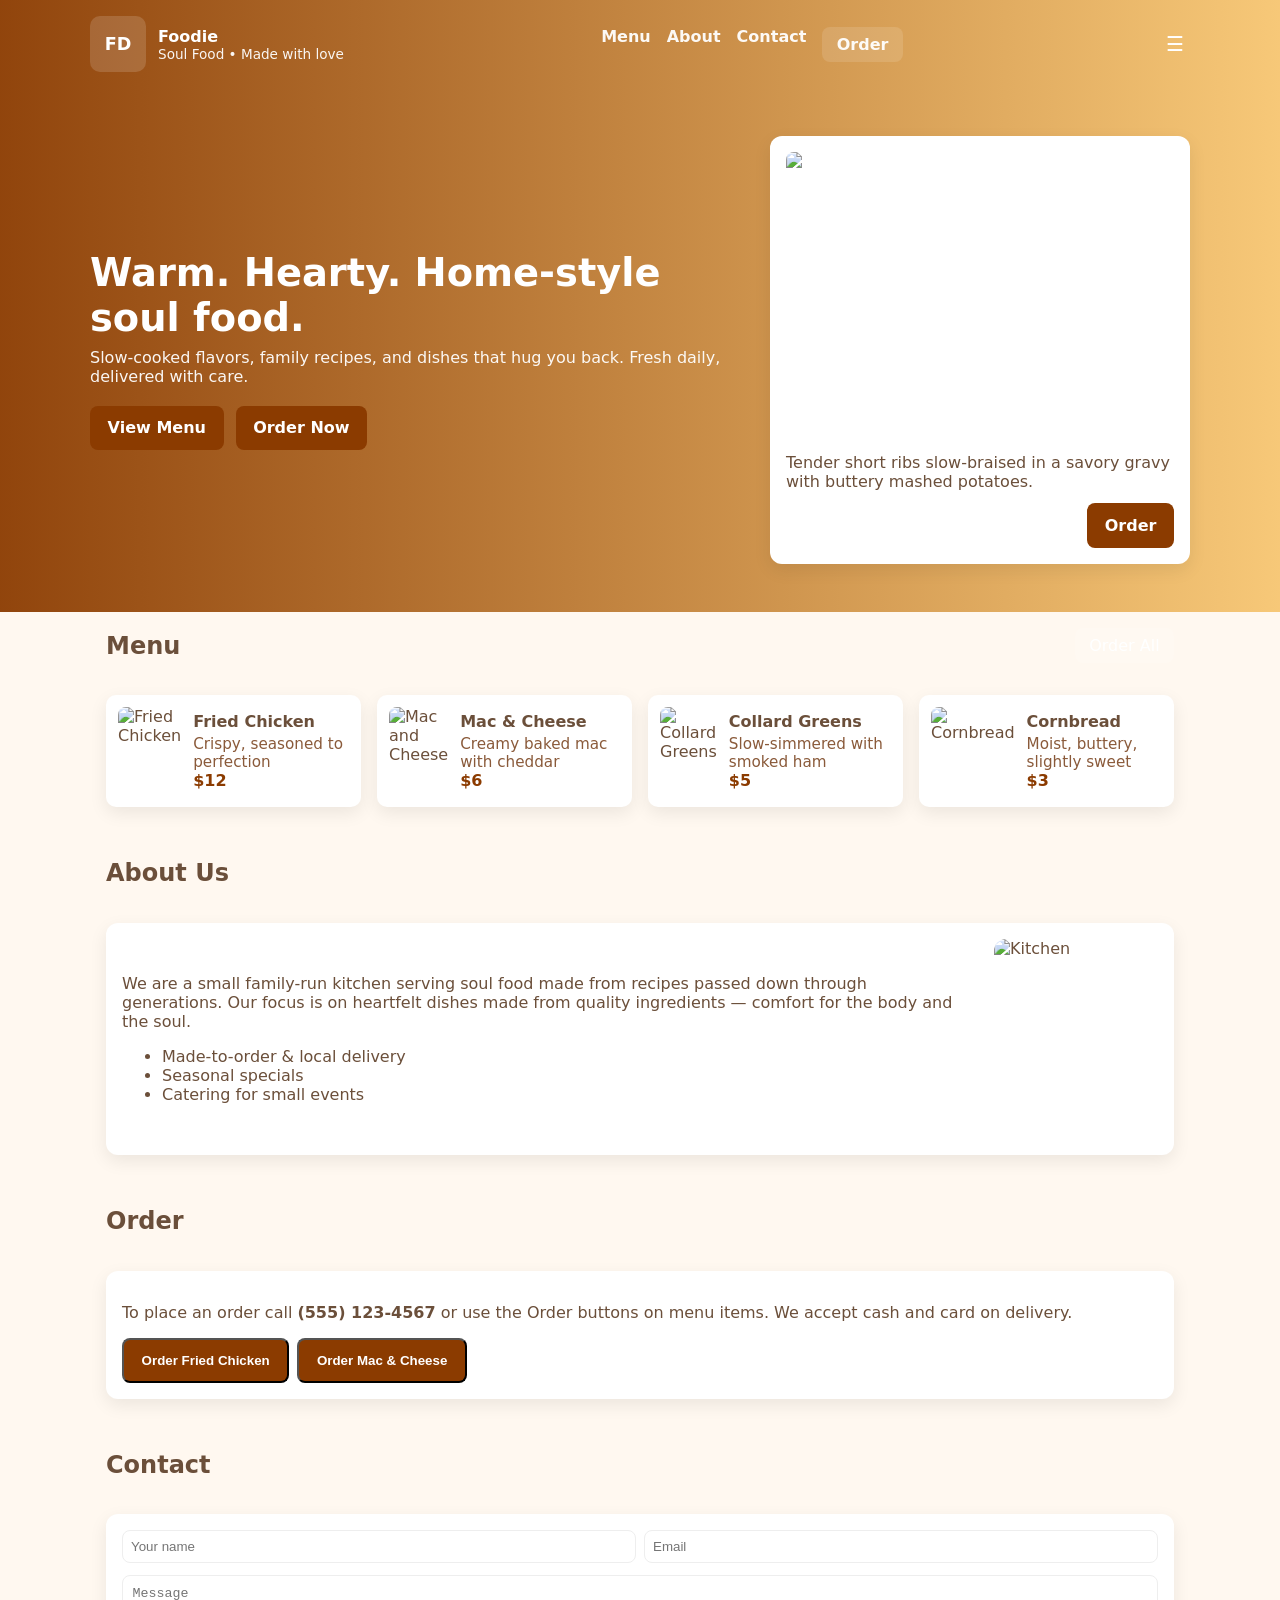
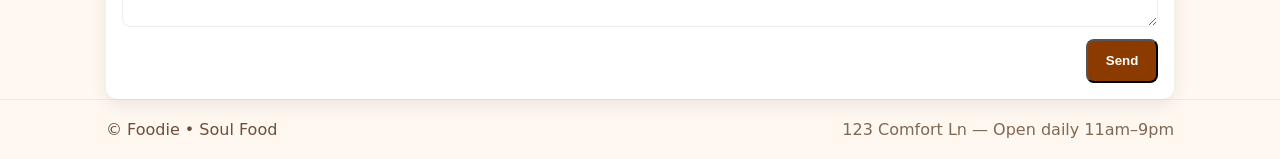
==== HTMLCSSJS/index.html @ 423935a4 "First commit, skeleton of the website" ====
<!doctype html>
<html lang="en">
	<head>
		<meta charset="utf-8" />
		<meta name="viewport" content="width=device-width,initial-scale=1" />
		<title>Foodie — Soul Food</title>
		<link rel="stylesheet" href="style.css">
	</head>
	<body>
		<header>
			<div class="container topbar">
				<div class="brand">
					<div class="logo">FD</div>
					<div>
						<div style="font-weight:800;">Foodie</div>
						<div style="font-size:0.85rem; opacity:0.95">Soul Food • Made with love</div>
					</div>
				</div>

				<nav id="nav" class="nav">
					<a href="#menu">Menu</a>
					<a href="#about">About</a>
					<a href="#contact">Contact</a>
					<a class="cta" href="#order">Order</a>
				</nav>

				<button id="nav-toggle" aria-label="Toggle navigation" style="background:transparent; border:0; color:white; font-size:1.25rem">☰</button>
			</div>
			<div class="container hero">
				<div>
					<h1>Warm. Hearty. Home-style soul food.</h1>
					<p>Slow-cooked flavors, family recipes, and dishes that hug you back. Fresh daily, delivered with care.</p>
					<div class="btns">
						<a class="btn" href="#menu">View Menu</a>
						<a class="btn" href="#order">Order Now</a>
					</div>
				</div>

				<div class="card">
					<img src="https://images.unsplash.com/photo-1604908177522-7e05b5e1d2ad?q=80&w=800&auto=format&fit=crop&ixlib=rb-4.0.3&s=2c6f9b4d4a17e128b6c3f2b9b2e9c0a1" alt="Soul food plate" style="width:100%; height:260px; object-fit:cover; border-radius:8px; display:block; margin-bottom:0.75rem">
					<h3 style="margin:0 0 0.5rem">Today's Special: Braised Short Ribs</h3>
					<p style="margin:0 0 0.75rem; color:#6b4f3a">Tender short ribs slow-braised in a savory gravy with buttery mashed potatoes.</p>
					<div style="display:flex; gap:0.5rem; justify-content:flex-end">
						<a class="btn" href="#order">Order</a>
					</div>
				</div>
			</div>
		</header>

		<main class="container">
			<section id="menu">
				<div class="section-title">
					<h2>Menu</h2>
					<a href="#order" class="cta">Order All</a>
				</div>

				<div class="menu-grid">
					<article class="menu-item card">
						<img src="https://images.unsplash.com/photo-1543353071-087092ec3939?q=80&w=800&auto=format&fit=crop&ixlib=rb-4.0.3&s=8d6e4a3c8d6ff1d2f8c9b7e6" alt="Fried Chicken">
						<div>
							<h4>Fried Chicken</h4>
							<div style="font-size:0.95rem; color:#8a5a3a">Crispy, seasoned to perfection</div>
							<div class="price">$12</div>
						</div>
					</article>

					<article class="menu-item card">
						<img src="https://images.unsplash.com/photo-1514515723540-28f0e2a2c8a1?q=80&w=800&auto=format&fit=crop&ixlib=rb-4.0.3&s=abcdabcdabcdabcdabcdabcd" alt="Mac and Cheese">
						<div>
							<h4>Mac & Cheese</h4>
							<div style="font-size:0.95rem; color:#8a5a3a">Creamy baked mac with cheddar</div>
							<div class="price">$6</div>
						</div>
					</article>

					<article class="menu-item card">
						<img src="https://images.unsplash.com/photo-1604908812193-2d8b6b9f4d10?q=80&w=800&auto=format&fit=crop&ixlib=rb-4.0.3&s=123412341234123412341234" alt="Collard Greens">
						<div>
							<h4>Collard Greens</h4>
							<div style="font-size:0.95rem; color:#8a5a3a">Slow-simmered with smoked ham</div>
							<div class="price">$5</div>
						</div>
					</article>

					<article class="menu-item card">
						<img src="https://images.unsplash.com/photo-1627308595229-7830a5c91f9f?q=80&w=800&auto=format&fit=crop&ixlib=rb-4.0.3&s=feedfeedfeedfeedfeedfeed" alt="Cornbread">
						<div>
							<h4>Cornbread</h4>
							<div style="font-size:0.95rem; color:#8a5a3a">Moist, buttery, slightly sweet</div>
							<div class="price">$3</div>
						</div>
					</article>
				</div>
			</section>

			<section id="about" style="margin-top:2rem">
				<div class="section-title"><h2>About Us</h2></div>
				<div class="about card" style="padding:1rem">
					<div>
						<p>We are a small family-run kitchen serving soul food made from recipes passed down through generations. Our focus is on heartfelt dishes made from quality ingredients — comfort for the body and the soul.</p>
						<ul>
							<li>Made-to-order & local delivery</li>
							<li>Seasonal specials</li>
							<li>Catering for small events</li>
						</ul>
					</div>
					<img src="https://images.unsplash.com/photo-1498654896293-37aacf113fd9?q=80&w=800&auto=format&fit=crop&ixlib=rb-4.0.3&s=example" alt="Kitchen" />
				</div>
			</section>

			<section id="order" style="margin-top:2rem">
				<div class="section-title"><h2>Order</h2></div>
				<div class="card" style="padding:1rem">
					<p>To place an order call <strong>(555) 123-4567</strong> or use the Order buttons on menu items. We accept cash and card on delivery.</p>
					<div style="display:flex; gap:0.5rem; margin-top:0.75rem; flex-wrap:wrap">
						<button class="order-btn btn" data-item="Fried Chicken">Order Fried Chicken</button>
						<button class="order-btn btn" data-item="Mac & Cheese">Order Mac & Cheese</button>
					</div>
				</div>
			</section>

			<section id="contact" style="margin-top:2rem">
				<div class="section-title"><h2>Contact</h2></div>
				<div class="card" style="padding:1rem">
					<form id="contact-form">
						<div style="display:flex; gap:0.5rem; flex-wrap:wrap">
							<input type="text" name="name" placeholder="Your name" style="flex:1; padding:0.5rem; border-radius:8px; border:1px solid #eee">
							<input type="email" name="email" placeholder="Email" style="flex:1; padding:0.5rem; border-radius:8px; border:1px solid #eee">
						</div>
						<textarea name="message" placeholder="Message" style="width:100%; margin-top:0.75rem; padding:0.6rem; border-radius:8px; border:1px solid #eee"></textarea>
						<div style="text-align:right; margin-top:0.5rem"><button type="submit" class="btn">Send</button></div>
					</form>
				</div>
			</section>
		</main>

		<footer>
			<div class="container" style="display:flex; justify-content:space-between; align-items:center; gap:1rem">
				<div>© Foodie • Soul Food</div>
				<div style="opacity:0.85">123 Comfort Ln — Open daily 11am–9pm</div>
			</div>
		</footer>

		<script src="script.js"></script>
	</body>
</html>
---- HTMLCSSJS/style.css ----
/* Basic styles for Foodie - Soul Food */
:root{
  --bg:#fff8f0;
  --primary:#8b3b00; /* deep brown */
  --accent:#f6c36b; /* warm gold */
  --muted:#6b4f3a;
  --card:#fff;
  --max-width:1100px;
}
*{box-sizing:border-box}
body{font-family:Inter, system-ui, -apple-system, 'Segoe UI', Roboto, 'Helvetica Neue', Arial; margin:0; background:var(--bg); color:var(--muted);}
.container{max-width:var(--max-width); margin:0 auto; padding:0 1rem;}
header{background:linear-gradient(90deg, rgba(139,59,0,0.95), rgba(246,195,107,0.9)); color:white;}
.topbar{display:flex; align-items:center; justify-content:space-between; padding:1rem 0;}
.brand{display:flex; gap:0.75rem; align-items:center;}
.logo{width:56px; height:56px; background:rgba(255,255,255,0.15); border-radius:10px; display:flex; align-items:center; justify-content:center; font-weight:700; font-size:1.1rem}
.nav{display:flex; gap:1rem;}
.nav a{color:rgba(255,255,255,0.95); text-decoration:none; font-weight:600}
.cta{background:rgba(255,255,255,0.12); padding:0.5rem 0.9rem; border-radius:8px; color:white; text-decoration:none}

.hero{display:grid; grid-template-columns:1fr 420px; gap:2rem; align-items:center; padding:3rem 0}
.hero h1{font-size:2.4rem; margin:0 0 0.5rem; color:#fff}
.hero p{color:rgba(255,255,255,0.95); margin:0 0 1.25rem}
.hero .btns{display:flex; gap:0.75rem}
.btn{background:var(--primary); color:white; padding:0.8rem 1.1rem; border-radius:8px; text-decoration:none; font-weight:700}
.card{background:var(--card); padding:1rem; border-radius:12px; box-shadow:0 6px 18px rgba(0,0,0,0.08)}

main{padding:2.5rem 0}
.section-title{display:flex; align-items:center; justify-content:space-between; margin-bottom:1rem}
.menu-grid{display:grid; grid-template-columns:repeat(auto-fit,minmax(220px,1fr)); gap:1rem}
.menu-item{display:flex; gap:0.75rem; align-items:center; padding:0.75rem; border-radius:10px}
.menu-item img{width:88px; height:88px; object-fit:cover; border-radius:8px}
.menu-item h4{margin:0 0 0.25rem}
.price{font-weight:700; color:var(--primary)}

.about{display:flex; gap:1.5rem; align-items:center}
.about img{width:320px; height:200px; object-fit:cover; border-radius:12px}

footer{padding:1.25rem 0; border-top:1px solid rgba(0,0,0,0.06); background:transparent}

/* responsive */
@media (max-width:900px){
  .hero{grid-template-columns:1fr; text-align:left}
  .nav{display:none}
}

@media (max-width:560px){
  .hero h1{font-size:1.6rem}
}
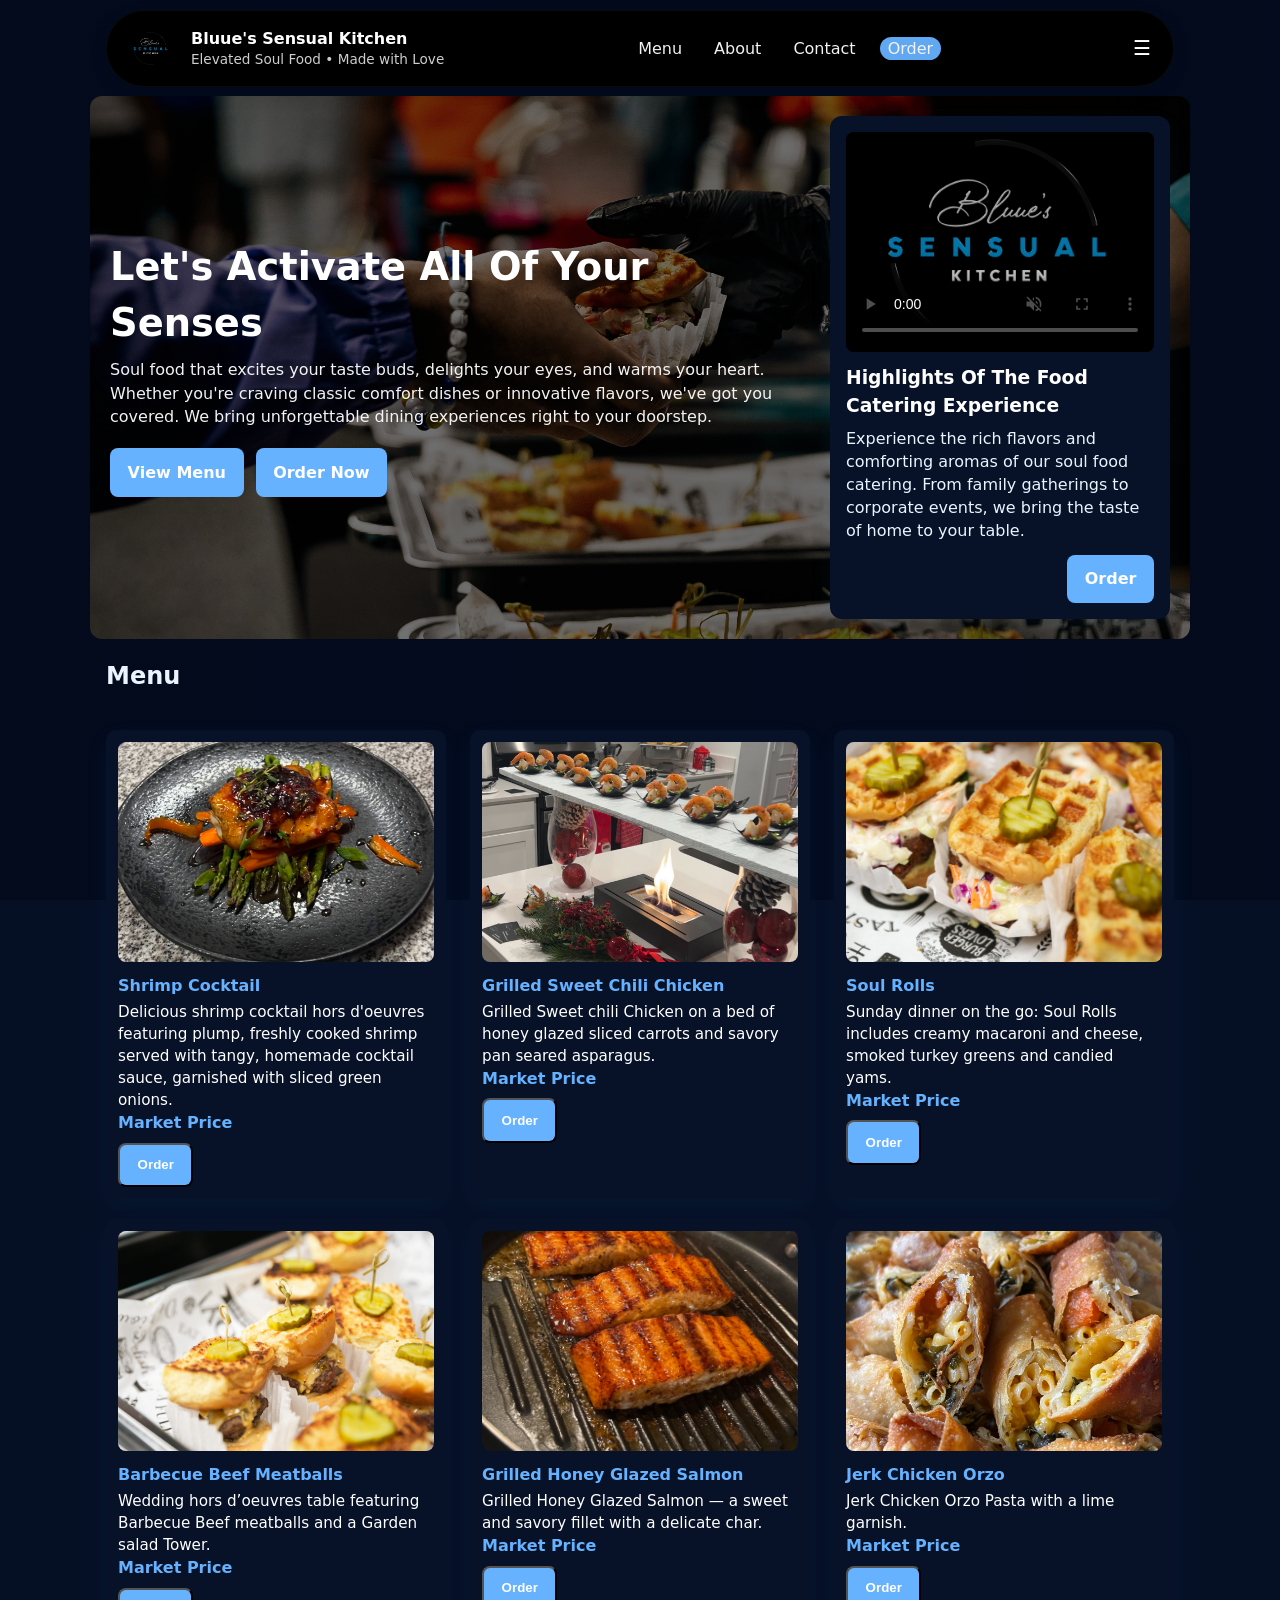
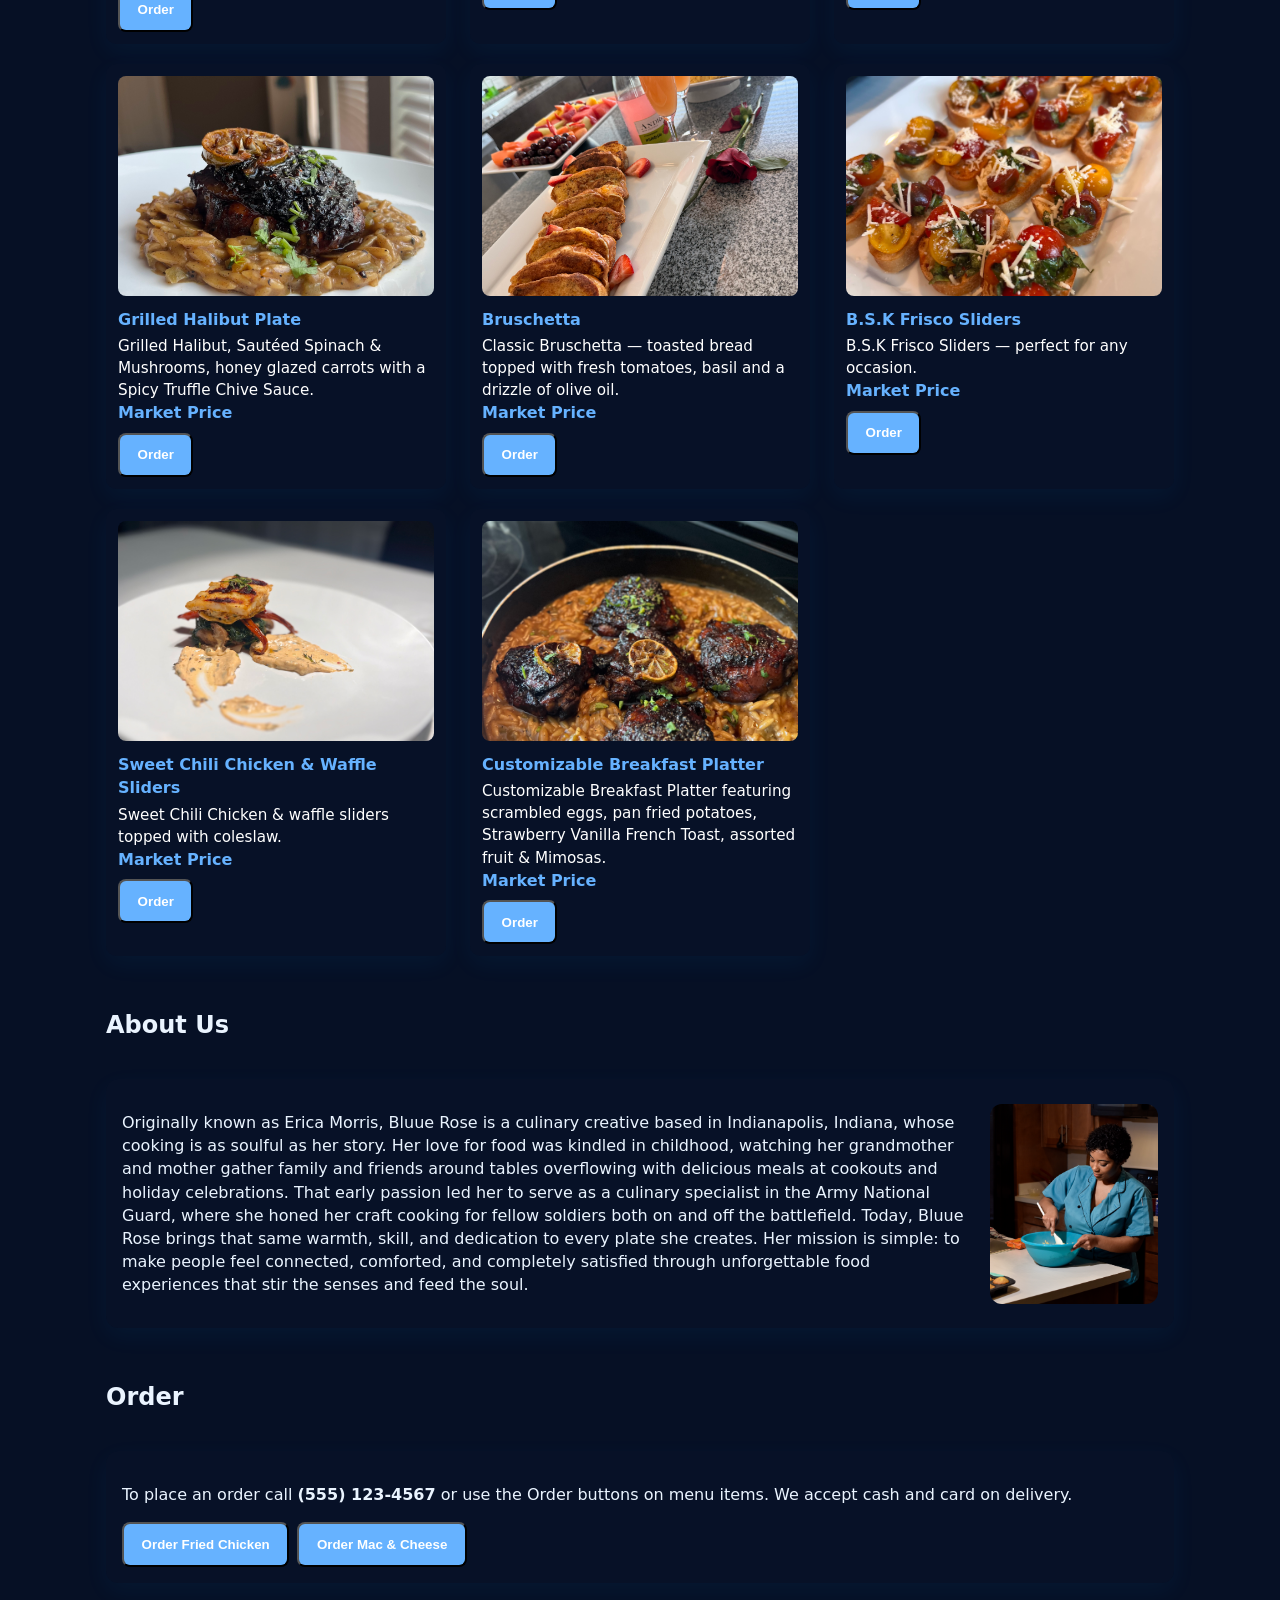
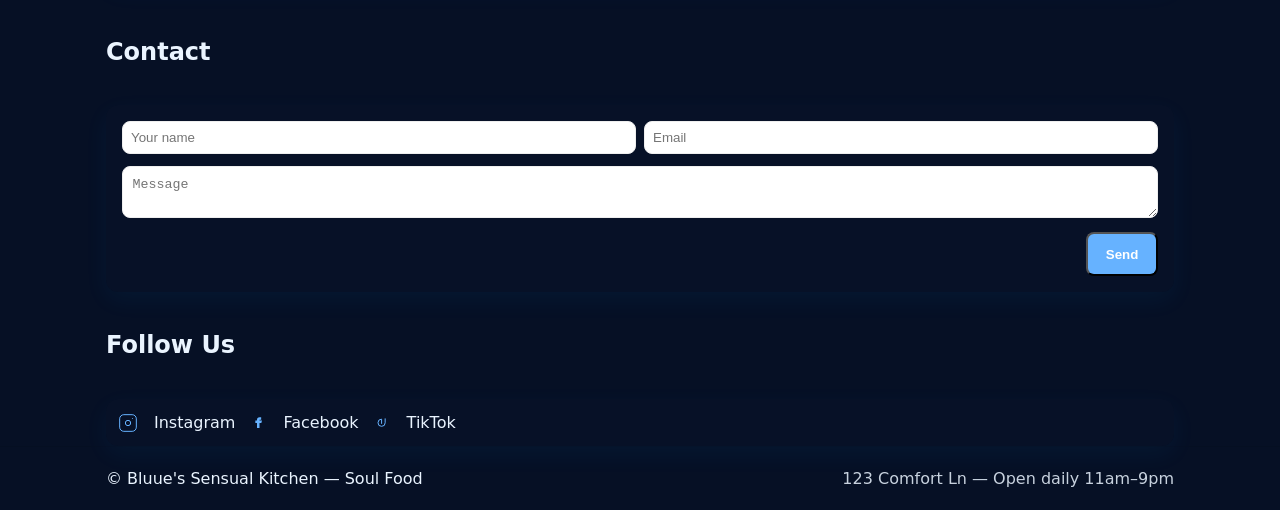
==== commit 6900024b: "Styles added" ====
--- a/HTMLCSSJS/index.html
+++ b/HTMLCSSJS/index.html
@@ -1,146 +1,320 @@
 <!doctype html>
 <html lang="en">
-	<head>
-		<meta charset="utf-8" />
-		<meta name="viewport" content="width=device-width,initial-scale=1" />
-		<title>Foodie — Soul Food</title>
-		<link rel="stylesheet" href="style.css">
-	</head>
-	<body>
-		<header>
-			<div class="container topbar">
-				<div class="brand">
-					<div class="logo">FD</div>
-					<div>
-						<div style="font-weight:800;">Foodie</div>
-						<div style="font-size:0.85rem; opacity:0.95">Soul Food • Made with love</div>
-					</div>
-				</div>
-
-				<nav id="nav" class="nav">
-					<a href="#menu">Menu</a>
-					<a href="#about">About</a>
-					<a href="#contact">Contact</a>
-					<a class="cta" href="#order">Order</a>
-				</nav>
-
-				<button id="nav-toggle" aria-label="Toggle navigation" style="background:transparent; border:0; color:white; font-size:1.25rem">☰</button>
-			</div>
-			<div class="container hero">
+
+<head>
+	<meta charset="utf-8" />
+	<meta name="viewport" content="width=device-width,initial-scale=1" />
+	<title>Bluue's Sensual Kitchen — Soul Food</title>
+	<link rel="stylesheet" href="style.css">
+</head>
+
+<body>
+	<header>
+		<div class="container topbar">
+			<div class="brand">
+				<div class="logo">
+					<img src="images/food-logo.jpg" alt="Bluue's Sensual Kitchen logo"
+						style="width:48px; height:48px; object-fit:contain">
+				</div>
 				<div>
-					<h1>Warm. Hearty. Home-style soul food.</h1>
-					<p>Slow-cooked flavors, family recipes, and dishes that hug you back. Fresh daily, delivered with care.</p>
-					<div class="btns">
-						<a class="btn" href="#menu">View Menu</a>
-						<a class="btn" href="#order">Order Now</a>
-					</div>
-				</div>
-
-				<div class="card">
-					<img src="https://images.unsplash.com/photo-1604908177522-7e05b5e1d2ad?q=80&w=800&auto=format&fit=crop&ixlib=rb-4.0.3&s=2c6f9b4d4a17e128b6c3f2b9b2e9c0a1" alt="Soul food plate" style="width:100%; height:260px; object-fit:cover; border-radius:8px; display:block; margin-bottom:0.75rem">
-					<h3 style="margin:0 0 0.5rem">Today's Special: Braised Short Ribs</h3>
-					<p style="margin:0 0 0.75rem; color:#6b4f3a">Tender short ribs slow-braised in a savory gravy with buttery mashed potatoes.</p>
-					<div style="display:flex; gap:0.5rem; justify-content:flex-end">
-						<a class="btn" href="#order">Order</a>
-					</div>
-				</div>
-			</div>
-		</header>
-
-		<main class="container">
-			<section id="menu">
-				<div class="section-title">
-					<h2>Menu</h2>
-					<a href="#order" class="cta">Order All</a>
-				</div>
-
-				<div class="menu-grid">
-					<article class="menu-item card">
-						<img src="https://images.unsplash.com/photo-1543353071-087092ec3939?q=80&w=800&auto=format&fit=crop&ixlib=rb-4.0.3&s=8d6e4a3c8d6ff1d2f8c9b7e6" alt="Fried Chicken">
-						<div>
-							<h4>Fried Chicken</h4>
-							<div style="font-size:0.95rem; color:#8a5a3a">Crispy, seasoned to perfection</div>
-							<div class="price">$12</div>
+					<div style="font-weight:800;">Bluue's Sensual Kitchen</div>
+					<div style="font-size:0.85rem; opacity:0.95"> Elevated Soul Food • Made with Love</div>
+					<!-- theme toggle removed — site is dark-only -->
+				</div>
+			</div>
+
+			<nav id="nav" class="nav">
+				<a href="#menu">Menu</a>
+				<a href="#about">About</a>
+				<a href="#contact">Contact</a>
+				<a class="cta" href="#order">Order</a>
+			</nav>
+
+			<button id="nav-toggle" aria-label="Toggle navigation"
+				style="background:transparent; border:0; color:white; font-size:1.25rem">☰</button>
+		</div>
+		<div class="container hero">
+			<div>
+				<h1>Let's Activate All Of Your Senses</h1>
+				<p>Soul food that excites your taste buds, delights your eyes, and warms your heart. Whether you're
+					craving classic comfort dishes or innovative flavors, we've got you covered. We bring unforgettable
+					dining experiences right to your doorstep.
+				</p>
+				<div class="btns">
+					<a class="btn" href="#menu">View Menu</a>
+					<a class="btn" href="#order">Order Now</a>
+				</div>
+			</div>
+
+			<div class="card">
+				<div class="video-wrap">
+					<video controls muted playsinline preload="metadata" poster="images/food-logo.jpg">
+						<source src="images/FoodVideo.MP4" type="video/mp4">
+						Your browser does not support the video tag.
+					</video>
+				</div>
+				<h3 style="margin:0 0 0.5rem">Highlights Of The Food Catering Experience</h3>
+				<p style="margin:0 0 0.75rem; color:var(--muted)">Experience the rich flavors and comforting aromas of
+					our soul food catering. From family gatherings to corporate events, we bring the taste of home to
+					your table.</p>
+				<div style="display:flex; gap:0.5rem; justify-content:flex-end">
+					<a class="btn" href="#order">Order</a>
+				</div>
+			</div>
+		</div>
+	</header>
+
+	<main class="container">
+		<section id="menu">
+			<div class="section-title">
+				<h2>Menu</h2>
+			</div>
+			<div class="menu-grid">
+				<article class="menu-item card stack">
+					<img src="images/shrimp-cocktail.jpg" alt="Shrimp Cocktail">
+					<div>
+						<h4>Shrimp Cocktail</h4>
+						<div style="font-size:0.95rem; color:#8a5a3a">Delicious shrimp cocktail hors d'oeuvres featuring
+							plump, freshly cooked shrimp served with tangy, homemade cocktail sauce, garnished with
+							sliced green onions.</div>
+						<div class="price">Market Price</div>
+						<div style="margin-top:0.5rem"><button class="order-btn btn"
+								data-item="Shrimp Cocktail">Order</button></div>
+					</div>
+				</article>
+
+				<article class="menu-item card stack">
+					<img src="images/grilled-sweet-chili-chicken.jpg" alt="Grilled Sweet Chili Chicken">
+					<div>
+						<h4>Grilled Sweet Chili Chicken</h4>
+						<div style="font-size:0.95rem; color:#8a5a3a">Grilled Sweet chili Chicken on a bed of honey
+							glazed sliced carrots and savory pan seared asparagus.</div>
+						<div class="price">Market Price</div>
+						<div style="margin-top:0.5rem"><button class="order-btn btn"
+								data-item="Grilled Sweet Chili Chicken">Order</button></div>
+					</div>
+				</article>
+
+				<article class="menu-item card stack">
+					<img src="images/soul-rolls.jpg" alt="Soul Rolls">
+					<div>
+						<h4>Soul Rolls</h4>
+						<div style="font-size:0.95rem; color:#8a5a3a">Sunday dinner on the go: Soul Rolls includes
+							creamy macaroni and cheese, smoked turkey greens and candied yams.</div>
+						<div class="price">Market Price</div>
+						<div style="margin-top:0.5rem"><button class="order-btn btn"
+								data-item="Soul Rolls">Order</button></div>
+					</div>
+				</article>
+
+				<article class="menu-item card stack">
+					<img src="images/barbecue-beef-meatballs.jpg" alt="Barbecue Beef Meatballs">
+					<div>
+						<h4>Barbecue Beef Meatballs</h4>
+						<div style="font-size:0.95rem; color:#8a5a3a">Wedding hors d’oeuvres table featuring Barbecue
+							Beef meatballs and a Garden salad Tower.</div>
+						<div class="price">Market Price</div>
+						<div style="margin-top:0.5rem"><button class="order-btn btn"
+								data-item="Barbecue Beef Meatballs">Order</button></div>
+					</div>
+				</article>
+
+				<article class="menu-item card stack">
+					<img src="images/grilled-honey-glazed-salmon.jpg" alt="Grilled Honey Glazed Salmon">
+					<div>
+						<h4>Grilled Honey Glazed Salmon</h4>
+						<div style="font-size:0.95rem; color:#8a5a3a">Grilled Honey Glazed Salmon — a sweet and savory
+							fillet with a delicate char.</div>
+						<div class="price">Market Price</div>
+						<div style="margin-top:0.5rem"><button class="order-btn btn"
+								data-item="Grilled Honey Glazed Salmon">Order</button></div>
+					</div>
+				</article>
+
+				<article class="menu-item card stack">
+					<img src="images/jerk-chicken-orzo.jpg" alt="Jerk Chicken Orzo Pasta">
+					<div>
+						<h4>Jerk Chicken Orzo</h4>
+						<div style="font-size:0.95rem; color:#8a5a3a">Jerk Chicken Orzo Pasta with a lime garnish.</div>
+						<div class="price">Market Price</div>
+						<div style="margin-top:0.5rem"><button class="order-btn btn"
+								data-item="Jerk Chicken Orzo">Order</button></div>
+					</div>
+				</article>
+
+				<article class="menu-item card stack">
+					<img src="images/grilled-halibut.jpg" alt="Grilled Halibut">
+					<div>
+						<h4>Grilled Halibut Plate</h4>
+						<div style="font-size:0.95rem; color:#8a5a3a">Grilled Halibut, Sautéed Spinach & Mushrooms,
+							honey glazed carrots with a Spicy Truffle Chive Sauce.</div>
+						<div class="price">Market Price</div>
+						<div style="margin-top:0.5rem"><button class="order-btn btn"
+								data-item="Grilled Halibut Plate">Order</button></div>
+					</div>
+				</article>
+
+				<article class="menu-item card stack">
+					<img src="images/bruschetta.jpg" alt="Bruschetta">
+					<div>
+						<h4>Bruschetta</h4>
+						<div style="font-size:0.95rem; color:#8a5a3a">Classic Bruschetta — toasted bread topped with
+							fresh tomatoes, basil and a drizzle of olive oil.</div>
+						<div class="price">Market Price</div>
+						<div style="margin-top:0.5rem"><button class="order-btn btn"
+								data-item="Bruschetta">Order</button></div>
+					</div>
+				</article>
+
+				<article class="menu-item card stack">
+					<img src="images/bsk-frisco-sliders.jpg" alt="B.S.K Frisco Sliders">
+					<div>
+						<h4>B.S.K Frisco Sliders</h4>
+						<div style="font-size:0.95rem; color:#8a5a3a">B.S.K Frisco Sliders — perfect for any occasion.
 						</div>
-					</article>
-
-					<article class="menu-item card">
-						<img src="https://images.unsplash.com/photo-1514515723540-28f0e2a2c8a1?q=80&w=800&auto=format&fit=crop&ixlib=rb-4.0.3&s=abcdabcdabcdabcdabcdabcd" alt="Mac and Cheese">
-						<div>
-							<h4>Mac & Cheese</h4>
-							<div style="font-size:0.95rem; color:#8a5a3a">Creamy baked mac with cheddar</div>
-							<div class="price">$6</div>
-						</div>
-					</article>
-
-					<article class="menu-item card">
-						<img src="https://images.unsplash.com/photo-1604908812193-2d8b6b9f4d10?q=80&w=800&auto=format&fit=crop&ixlib=rb-4.0.3&s=123412341234123412341234" alt="Collard Greens">
-						<div>
-							<h4>Collard Greens</h4>
-							<div style="font-size:0.95rem; color:#8a5a3a">Slow-simmered with smoked ham</div>
-							<div class="price">$5</div>
-						</div>
-					</article>
-
-					<article class="menu-item card">
-						<img src="https://images.unsplash.com/photo-1627308595229-7830a5c91f9f?q=80&w=800&auto=format&fit=crop&ixlib=rb-4.0.3&s=feedfeedfeedfeedfeedfeed" alt="Cornbread">
-						<div>
-							<h4>Cornbread</h4>
-							<div style="font-size:0.95rem; color:#8a5a3a">Moist, buttery, slightly sweet</div>
-							<div class="price">$3</div>
-						</div>
-					</article>
-				</div>
-			</section>
-
-			<section id="about" style="margin-top:2rem">
-				<div class="section-title"><h2>About Us</h2></div>
-				<div class="about card" style="padding:1rem">
-					<div>
-						<p>We are a small family-run kitchen serving soul food made from recipes passed down through generations. Our focus is on heartfelt dishes made from quality ingredients — comfort for the body and the soul.</p>
-						<ul>
-							<li>Made-to-order & local delivery</li>
-							<li>Seasonal specials</li>
-							<li>Catering for small events</li>
-						</ul>
-					</div>
-					<img src="https://images.unsplash.com/photo-1498654896293-37aacf113fd9?q=80&w=800&auto=format&fit=crop&ixlib=rb-4.0.3&s=example" alt="Kitchen" />
-				</div>
-			</section>
-
-			<section id="order" style="margin-top:2rem">
-				<div class="section-title"><h2>Order</h2></div>
-				<div class="card" style="padding:1rem">
-					<p>To place an order call <strong>(555) 123-4567</strong> or use the Order buttons on menu items. We accept cash and card on delivery.</p>
-					<div style="display:flex; gap:0.5rem; margin-top:0.75rem; flex-wrap:wrap">
-						<button class="order-btn btn" data-item="Fried Chicken">Order Fried Chicken</button>
-						<button class="order-btn btn" data-item="Mac & Cheese">Order Mac & Cheese</button>
-					</div>
-				</div>
-			</section>
-
-			<section id="contact" style="margin-top:2rem">
-				<div class="section-title"><h2>Contact</h2></div>
-				<div class="card" style="padding:1rem">
-					<form id="contact-form">
-						<div style="display:flex; gap:0.5rem; flex-wrap:wrap">
-							<input type="text" name="name" placeholder="Your name" style="flex:1; padding:0.5rem; border-radius:8px; border:1px solid #eee">
-							<input type="email" name="email" placeholder="Email" style="flex:1; padding:0.5rem; border-radius:8px; border:1px solid #eee">
-						</div>
-						<textarea name="message" placeholder="Message" style="width:100%; margin-top:0.75rem; padding:0.6rem; border-radius:8px; border:1px solid #eee"></textarea>
-						<div style="text-align:right; margin-top:0.5rem"><button type="submit" class="btn">Send</button></div>
-					</form>
-				</div>
-			</section>
-		</main>
-
-		<footer>
-			<div class="container" style="display:flex; justify-content:space-between; align-items:center; gap:1rem">
-				<div>© Foodie • Soul Food</div>
-				<div style="opacity:0.85">123 Comfort Ln — Open daily 11am–9pm</div>
-			</div>
-		</footer>
-
-		<script src="script.js"></script>
-	</body>
-</html>
+						<div class="price">Market Price</div>
+						<div style="margin-top:0.5rem"><button class="order-btn btn"
+								data-item="B.S.K Frisco Sliders">Order</button></div>
+					</div>
+				</article>
+
+				<article class="menu-item card stack">
+					<img src="images/sweet-chili-chicken-waffle-sliders.jpg" alt="Sweet Chili Chicken & Waffle Sliders">
+					<div>
+						<h4>Sweet Chili Chicken & Waffle Sliders</h4>
+						<div style="font-size:0.95rem; color:#8a5a3a">Sweet Chili Chicken & waffle sliders topped with
+							coleslaw.</div>
+						<div class="price">Market Price</div>
+						<div style="margin-top:0.5rem"><button class="order-btn btn"
+								data-item="Sweet Chili Chicken & Waffle Sliders">Order</button></div>
+					</div>
+				</article>
+
+				<article class="menu-item card stack">
+					<img src="images/customizable-breakfast-platter.jpg" alt="Customizable Breakfast Platter">
+					<div>
+						<h4>Customizable Breakfast Platter</h4>
+						<div style="font-size:0.95rem; color:#8a5a3a">Customizable Breakfast Platter featuring scrambled
+							eggs, pan fried potatoes, Strawberry Vanilla French Toast, assorted fruit & Mimosas.</div>
+						<div class="price">Market Price</div>
+						<div style="margin-top:0.5rem"><button class="order-btn btn"
+								data-item="Customizable Breakfast Platter">Order</button></div>
+					</div>
+				</article>
+
+			</div>
+		</section>
+
+		<section id="about" style="margin-top:2rem">
+			<div class="section-title">
+				<h2>About Us</h2>
+			</div>
+			<div class="about card" style="padding:1rem">
+				<div>
+					<p>Originally known as Erica Morris, Bluue Rose is a culinary creative based in Indianapolis,
+						Indiana, whose cooking is as soulful as her story. Her love for food was kindled in childhood,
+						watching her grandmother and mother gather family and friends around tables overflowing with
+						delicious meals at cookouts and holiday celebrations. That early passion led her to serve as a
+						culinary specialist in the Army National Guard, where she honed her craft cooking for fellow
+						soldiers both on and off the battlefield.
+						Today, Bluue Rose brings that same warmth, skill, and dedication to every plate she creates. Her
+						mission is simple: to make people feel connected, comforted, and completely satisfied through
+						unforgettable food experiences that stir the senses and feed the soul.</p>
+
+				</div>
+				<img src="images/Bosslady2.jpg" alt="Boss Lady" />
+			</div>
+		</section>
+
+		<section id="order" style="margin-top:2rem">
+			<div class="section-title">
+				<h2>Order</h2>
+			</div>
+			<div class="card" style="padding:1rem">
+				<p>To place an order call <strong>(555) 123-4567</strong> or use the Order buttons on menu items. We
+					accept cash and card on delivery.</p>
+				<div style="display:flex; gap:0.5rem; margin-top:0.75rem; flex-wrap:wrap">
+					<button class="order-btn btn" data-item="Fried Chicken">Order Fried Chicken</button>
+					<button class="order-btn btn" data-item="Mac & Cheese">Order Mac & Cheese</button>
+				</div>
+			</div>
+		</section>
+
+		<section id="contact" style="margin-top:2rem">
+			<div class="section-title">
+				<h2>Contact</h2>
+			</div>
+			<div class="card" style="padding:1rem">
+				<form id="contact-form">
+					<div style="display:flex; gap:0.5rem; flex-wrap:wrap">
+						<input type="text" name="name" placeholder="Your name"
+							style="flex:1; padding:0.5rem; border-radius:8px; border:1px solid #eee">
+						<input type="email" name="email" placeholder="Email"
+							style="flex:1; padding:0.5rem; border-radius:8px; border:1px solid #eee">
+					</div>
+					<textarea name="message" placeholder="Message"
+						style="width:100%; margin-top:0.75rem; padding:0.6rem; border-radius:8px; border:1px solid #eee"></textarea>
+					<div style="text-align:right; margin-top:0.5rem"><button type="submit" class="btn">Send</button>
+					</div>
+				</form>
+			</div>
+		</section>
+
+		<section id="social" style="margin-top:1rem">
+			<div class="section-title">
+				<h2>Follow Us</h2>
+			</div>
+			<div class="card" style="padding:0.75rem; display:flex; gap:0.75rem; align-items:center">
+				<a href="https://www.instagram.com/bluuesensualkitchen/?igsh=MXBkcjZoaDI1NDJjNw%3D%3D&utm_source=qr#"
+					target="_blank" rel="noopener noreferrer" class="social-link" aria-label="Instagram">
+					<!-- instagram svg -->
+					<svg width="20" height="20" viewBox="0 0 24 24" fill="none" xmlns="http://www.w3.org/2000/svg"
+						aria-hidden="true">
+						<rect x="2" y="2" width="20" height="20" rx="5" stroke="currentColor" stroke-width="1.2" />
+						<circle cx="12" cy="12" r="3.2" stroke="currentColor" stroke-width="1.2" fill="none" />
+						<circle cx="17.5" cy="6.5" r="0.6" fill="currentColor" />
+					</svg>
+					<span style="margin-left:0.5rem">Instagram</span>
+				</a>
+				<a href="https://www.facebook.com/people/Bluues-Sensual-Kitchen/61572941279122/?mibextid=wwXIfr&rdid=wJt64R1mfEvCed5d&share_url=https%3A%2F%2Fwww.facebook.com%2Fshare%2F1H5EQZqFG1%2F%3Fmibextid%3DwwXIfr"
+					target="_blank" rel="noopener noreferrer" class="social-link" aria-label="Facebook">
+					<!-- facebook svg -->
+					<svg width="20" height="20" viewBox="0 0 24 24" fill="none" xmlns="http://www.w3.org/2000/svg"
+						aria-hidden="true">
+						<path d="M15 8h2V5h-2c-2 0-3 1-3 3v1H10v3h2v6h3v-6h2.2l.8-3H15V8z" fill="currentColor" />
+					</svg>
+					<span style="margin-left:0.5rem">Facebook</span>
+				</a>
+				<a href="https://www.tiktok.com/@bluuerose?_t=ZP-90h0cGdGUsZ&_r=1" target="_blank"
+					rel="noopener noreferrer" class="social-link" aria-label="TikTok">
+					<!-- tiktok svg -->
+					<svg width="20" height="20" viewBox="0 0 24 24" fill="none" xmlns="http://www.w3.org/2000/svg"
+						aria-hidden="true">
+						<path d="M17 6.5v5.2a4.3 4.3 0 1 1-4.3-4.3V13" stroke="currentColor" stroke-width="1.2"
+							fill="none" />
+					</svg>
+					<span style="margin-left:0.5rem">TikTok</span>
+				</a>
+			</div>
+		</section>
+	</main>
+
+	<footer>
+		<div class="container" style="display:flex; justify-content:space-between; align-items:center; gap:1rem">
+			<div>© Bluue's Sensual Kitchen — Soul Food</div>
+			<div style="opacity:0.85">123 Comfort Ln — Open daily 11am–9pm</div>
+		</div>
+	</footer>
+
+	<script src="script.js"></script>
+	<div class="lightbox" id="lightbox">
+		<div class="inner">
+			<button id="lightbox-close"
+				style="float:right; background:transparent; border:0; font-size:1.25rem">✕</button>
+			<img id="lightbox-img" src="" alt="">
+			<div class="caption" id="lightbox-caption"></div>
+		</div>
+	</div>
+</body>
+
+</html>
--- a/HTMLCSSJS/style.css
+++ b/HTMLCSSJS/style.css
@@ -1,49 +1,549 @@
-/* Basic styles for Foodie - Soul Food */
-:root{
-  --bg:#fff8f0;
-  --primary:#8b3b00; /* deep brown */
-  --accent:#f6c36b; /* warm gold */
-  --muted:#6b4f3a;
-  --card:#fff;
-  --max-width:1100px;
-}
-*{box-sizing:border-box}
-body{font-family:Inter, system-ui, -apple-system, 'Segoe UI', Roboto, 'Helvetica Neue', Arial; margin:0; background:var(--bg); color:var(--muted);}
-.container{max-width:var(--max-width); margin:0 auto; padding:0 1rem;}
-header{background:linear-gradient(90deg, rgba(139,59,0,0.95), rgba(246,195,107,0.9)); color:white;}
-.topbar{display:flex; align-items:center; justify-content:space-between; padding:1rem 0;}
-.brand{display:flex; gap:0.75rem; align-items:center;}
-.logo{width:56px; height:56px; background:rgba(255,255,255,0.15); border-radius:10px; display:flex; align-items:center; justify-content:center; font-weight:700; font-size:1.1rem}
-.nav{display:flex; gap:1rem;}
-.nav a{color:rgba(255,255,255,0.95); text-decoration:none; font-weight:600}
-.cta{background:rgba(255,255,255,0.12); padding:0.5rem 0.9rem; border-radius:8px; color:white; text-decoration:none}
-
-.hero{display:grid; grid-template-columns:1fr 420px; gap:2rem; align-items:center; padding:3rem 0}
-.hero h1{font-size:2.4rem; margin:0 0 0.5rem; color:#fff}
-.hero p{color:rgba(255,255,255,0.95); margin:0 0 1.25rem}
-.hero .btns{display:flex; gap:0.75rem}
-.btn{background:var(--primary); color:white; padding:0.8rem 1.1rem; border-radius:8px; text-decoration:none; font-weight:700}
-.card{background:var(--card); padding:1rem; border-radius:12px; box-shadow:0 6px 18px rgba(0,0,0,0.08)}
-
-main{padding:2.5rem 0}
-.section-title{display:flex; align-items:center; justify-content:space-between; margin-bottom:1rem}
-.menu-grid{display:grid; grid-template-columns:repeat(auto-fit,minmax(220px,1fr)); gap:1rem}
-.menu-item{display:flex; gap:0.75rem; align-items:center; padding:0.75rem; border-radius:10px}
-.menu-item img{width:88px; height:88px; object-fit:cover; border-radius:8px}
-.menu-item h4{margin:0 0 0.25rem}
-.price{font-weight:700; color:var(--primary)}
-
-.about{display:flex; gap:1.5rem; align-items:center}
-.about img{width:320px; height:200px; object-fit:cover; border-radius:12px}
-
-footer{padding:1.25rem 0; border-top:1px solid rgba(0,0,0,0.06); background:transparent}
-
-/* responsive */
-@media (max-width:900px){
-  .hero{grid-template-columns:1fr; text-align:left}
-  .nav{display:none}
-}
-
-@media (max-width:560px){
-  .hero h1{font-size:1.6rem}
-}
+/* Clean stylesheet for Bluue's Sensual Kitchen */
+
+:root {
+  --bg: #f4fbff;
+  /* very light blue page background */
+  --primary: #0094FB;
+  /* site accent */
+  --accent: #0094FB;
+  --muted: #0a0a0a;
+  --card: #ffffff;
+  --max-width: 1100px;
+}
+
+:root[data-theme='dark'] {
+  --bg: #061025;
+  --primary: #66b2ff;
+  --accent: #66b2ff;
+  --muted: #eaf4ff;
+  --card: #071127;
+}
+
+* {
+  box-sizing: border-box
+}
+
+body {
+  margin: 0;
+  font-family: Inter, system-ui, -apple-system, 'Segoe UI', Roboto, 'Helvetica Neue', Arial;
+  background: var(--bg);
+  color: var(--muted);
+  font-size: 16px;
+  line-height: 1.45;
+}
+
+/* Full-page background image layer */
+body::before {
+  content: "";
+  position: fixed;
+  inset: 0;
+  z-index: -1;
+  pointer-events: none;
+  background-image: linear-gradient(rgba(2, 6, 23, 0.55), rgba(2, 6, 23, 0.55)),
+    url('https://images.unsplash.com/photo-1511690743698-d9d85f2fbf38?auto=format&fit=crop&w=1920&q=80');
+  background-size: cover;
+  background-position: center;
+  background-repeat: no-repeat;
+}
+
+.container {
+  max-width: var(--max-width);
+  margin: 0 auto;
+  padding: 0 1rem
+}
+
+/* header styles and sticky wrapper */
+.header-wrap {
+  position: sticky;
+  top: 0;
+  z-index: 1000;
+  backdrop-filter: blur(6px);
+}
+
+header {
+  background: transparent;
+  color: #fff;
+  border-bottom: 0;
+}
+
+/* Topbar as a pill-shaped band */
+.topbar {
+  display: grid;
+  grid-template-columns: auto 1fr auto;
+  align-items: center;
+  padding: 0.6rem 1rem;
+  background: #000000;
+  /* keep topbar black per request */
+  border-radius: 999px;
+  margin: 0.6rem 0;
+  box-shadow: 0 6px 18px rgba(0, 0, 0, 0.12);
+  border: 1px solid rgba(255, 255, 255, 0.04);
+  white-space: nowrap;
+  gap: 1rem;
+}
+
+/* Center the topbar content within the container on wide screens */
+.container>.topbar {
+  max-width: calc(var(--max-width) - 2rem);
+  margin-left: auto;
+  margin-right: auto;
+  /* ensure the pill itself is horizontally centered */
+  display: flex;
+  align-items: center;
+  justify-content: space-between;
+}
+
+/* If the same element carries both classes ("container topbar"), center it */
+.container.topbar {
+  /* when the same element has both classes ("container topbar"),
+     align the pill with the page container so it matches the hero below.
+     We intentionally do NOT set `display` here so the `.topbar` rule
+     (which defines the grid) remains in effect. */
+  align-items: center;
+  justify-content: space-between;
+  width: 100%;
+  /* match the container inner width (accounting for container padding) */
+  max-width: calc(var(--max-width) - 2rem);
+  margin: 0.6rem auto;
+  padding: 0.6rem 1rem;
+  box-sizing: border-box;
+}
+
+.topbar .nav a {
+  color: #ffffff;
+  opacity: 0.95;
+  padding: 0 .5rem;
+}
+
+.nav a {
+  color: #ffffff;
+  text-decoration: none;
+}
+
+.topbar .brand div>div {
+  color: #ffffff;
+  text-shadow: 0 1px 0 rgba(0, 0, 0, 0.35);
+}
+
+.topbar .cta {
+  background: var(--primary);
+  color: white;
+  border-radius: 999px;
+  padding: .45rem .9rem;
+}
+
+.brand {
+  display: flex;
+  gap: .75rem;
+  align-items: center
+}
+
+/* place children into grid columns */
+.container>.topbar>.brand {
+  grid-column: 1;
+}
+
+.container>.topbar>.nav {
+  grid-column: 2;
+  justify-self: center;
+}
+
+.container>.topbar>#nav-toggle {
+  grid-column: 3;
+  justify-self: end;
+}
+
+/* prevent brand text from wrapping and allow truncation */
+.topbar .brand {
+  min-width: 0;
+}
+
+.topbar .brand div {
+  white-space: nowrap;
+  overflow: hidden;
+  text-overflow: ellipsis;
+}
+
+.logo {
+  width: 56px;
+  height: 56px;
+  border-radius: 50%;
+  overflow: hidden;
+  display: flex;
+  align-items: center;
+  justify-content: center;
+  background: transparent
+}
+
+.logo img {
+  width: 48px;
+  height: 48px;
+  object-fit: cover;
+  border-radius: 50%;
+  display: block
+}
+
+/* title and subtitle inside brand */
+.topbar .brand div>div:first-child {
+  color: #ffffff;
+  font-weight: 800;
+}
+
+.topbar .brand div>div:nth-child(2) {
+  color: rgba(255, 255, 255, 0.85);
+  font-size: 0.85rem;
+}
+
+/* theme toggle and nav-toggle contrast */
+#theme-toggle,
+#nav-toggle {
+  background: transparent;
+  border: 0;
+  color: #ffffff;
+}
+
+.nav {
+  display: flex;
+  gap: 1rem;
+  align-items: center;
+  justify-content: center;
+  flex: 1;
+  /* allow nav to take available center space */
+}
+
+/* nav stays in normal flow (no absolute centering) */
+
+/* Make the layout: brand | centered-nav | controls (toggle/cta) */
+.container>.topbar>.brand {
+  flex: 0 0 auto;
+}
+
+.container>.topbar>.nav {
+  order: 2;
+}
+
+.container>.topbar>#nav-toggle {
+  order: 3;
+  margin-left: .5rem;
+}
+
+.hero h1 {
+  font-size: 2.4rem;
+  margin: 0 0 .5rem;
+  color: #fff
+}
+
+.hero p {
+  color: rgba(255, 255, 255, .95);
+  margin: 0 0 1.25rem
+}
+
+.hero .btns {
+  display: flex;
+  gap: .75rem
+}
+
+.btn {
+  background: var(--primary);
+  color: #fff;
+  padding: .8rem 1.1rem;
+  border-radius: 8px;
+  text-decoration: none;
+  font-weight: 700;
+  transition: transform .18s ease, box-shadow .18s ease
+}
+
+.btn:hover {
+  transform: translateY(-3px);
+  box-shadow: 0 10px 24px rgba(0, 148, 251, .18)
+}
+
+.card {
+  background: var(--card);
+  padding: 1rem;
+  border-radius: 12px;
+  box-shadow: 0 8px 24px rgba(0, 148, 251, .06);
+  transition: transform .18s ease, box-shadow .18s ease
+}
+
+.card:hover {
+  transform: translateY(-3px)
+}
+
+main {
+  padding: 2.5rem 0
+}
+
+.section-title {
+  display: flex;
+  align-items: center;
+  justify-content: space-between;
+  margin-bottom: 1rem
+}
+
+.menu-item {
+  display: flex;
+  gap: .75rem;
+  align-items: center;
+  padding: .75rem;
+  border-radius: 10px;
+}
+
+.menu-grid {
+  display: grid;
+  grid-template-columns: 1fr;
+  gap: 1rem;
+}
+
+.menu-item {
+  display: flex;
+  gap: .75rem;
+  align-items: center;
+  padding: .75rem;
+  border-radius: 10px;
+}
+
+.menu-item img {
+  width: 110px;
+  height: 110px;
+  object-fit: cover;
+  object-position: center center;
+  border-radius: 8px;
+  cursor: pointer;
+}
+
+/* Stack modifier: image on top for a single card */
+.menu-item.stack {
+  flex-direction: column;
+  align-items: stretch;
+}
+
+.menu-item.stack img {
+  width: 100%;
+  height: 200px;
+  object-fit: cover;
+  object-position: center center;
+  border-radius: 8px;
+}
+
+@media (min-width:1024px) {
+
+  /* show a little more of the stacked image on wide screens */
+  .menu-item.stack img {
+    height: 220px;
+  }
+
+  /* slightly adjust thumbnail size on wide screens */
+  .menu-item img {
+    width: 120px;
+    height: 120px;
+  }
+}
+
+/* Responsive menu grid: 1 column default, 2 cols at medium, 3 cols on wide screens */
+@media (min-width:700px) {
+  .menu-grid {
+    grid-template-columns: repeat(2, 1fr);
+    gap: 1rem 1.25rem;
+  }
+}
+
+@media (min-width:1024px) {
+  .menu-grid {
+    grid-template-columns: repeat(3, 1fr);
+    gap: 1.25rem 1.5rem;
+  }
+}
+
+.menu-item img {
+  width: 88px;
+  height: 88px;
+  object-fit: cover;
+  border-radius: 8px;
+  cursor: pointer;
+}
+
+.menu-item h4 {
+  margin: 0 0 .25rem;
+  color: var(--primary)
+}
+
+.price {
+  font-weight: 700;
+  color: var(--primary)
+}
+
+/* Force description text white (overrides inline color) */
+.menu-item .desc,
+.menu-item p,
+.menu-item div>div[style] {
+  color: #ffffff !important
+}
+
+.about {
+  display: flex;
+  gap: 1.5rem;
+  align-items: center
+}
+
+.about img {
+  width: 320px;
+  height: 200px;
+  object-fit: cover;
+  border-radius: 12px
+}
+
+footer {
+  padding: 1.25rem 0;
+  border-top: 1px solid rgba(0, 0, 0, .06);
+  background: transparent
+}
+
+/* Lightbox */
+.lightbox {
+  position: fixed;
+  inset: 0;
+  display: none;
+  align-items: center;
+  justify-content: center;
+  background: rgba(2, 6, 23, .6);
+  z-index: 1200
+}
+
+.lightbox.open {
+  display: flex
+}
+
+.lightbox .inner {
+  max-width: 900px;
+  width: calc(100% - 48px);
+  background: var(--card);
+  padding: 1rem;
+  border-radius: 10px;
+}
+
+.lightbox img {
+  width: 100%;
+  height: auto;
+  display: block;
+  border-radius: 8px
+}
+
+.lightbox .caption {
+  margin-top: .5rem;
+  color: var(--muted)
+}
+
+/* Video in hero */
+.hero video {
+  width: 100%;
+  height: 260px;
+  object-fit: cover;
+  border-radius: 8px;
+  display: block;
+  margin-bottom: .75rem
+}
+
+/* Social links */
+.social-link {
+  display: inline-flex;
+  align-items: center;
+  gap: .5rem;
+  color: var(--muted);
+  text-decoration: none
+}
+
+.social-link svg {
+  color: var(--primary)
+}
+
+.social-link:hover {
+  text-decoration: underline
+}
+
+/* Responsive */
+@media (max-width:900px) {
+  .hero {
+    display: grid;
+    grid-template-columns: 1fr;
+    gap: 1.25rem;
+    align-items: start;
+  }
+
+  /* keep hero layout for mobile */
+
+  .hero h1 {
+    font-size: 2.4rem;
+    margin: 0 0 .5rem;
+    color: #fff;
+  }
+
+  .hero p {
+    color: rgba(255, 255, 255, .95);
+    margin: 0 0 1.25rem;
+  }
+
+  .topbar .nav {
+    display: flex;
+    gap: .5rem;
+    justify-content: center;
+  }
+
+  #nav-toggle {
+    display: inline-block;
+  }
+}
+
+/* Two-column hero on wider screens: text left, video card right */
+@media (min-width:768px) {
+
+  /* Updated layout for hero section */
+  .container.hero {
+    display: grid;
+    grid-template-columns: 1fr 340px;
+    align-items: center;
+    gap: 1.5rem;
+  }
+
+  /* left column: headings and buttons remain in the first child */
+  .container.hero>.card {
+    /* right column: video card */
+    justify-self: end;
+    width: 340px;
+    display: flex;
+    flex-direction: column;
+    justify-content: center;
+  }
+
+  /* slightly reduce the video height on narrow desktops so it fits the card */
+  .container.hero .card video {
+    height: 220px;
+  }
+
+}
+
+/* Hero background layer (applies at all sizes) */
+.container.hero {
+  position: relative;
+  overflow: hidden;
+  border-radius: 12px;
+  padding: 1.25rem;
+}
+
+.container.hero::before {
+  content: "";
+  position: absolute;
+  inset: 0;
+  background-image: url('images/cornbread.jpg');
+  background-size: cover;
+  background-position: center;
+  background-repeat: no-repeat;
+  filter: brightness(0.45) saturate(0.9);
+  z-index: -1;
+}
+
+@media (max-width:560px) {
+  .hero h1 {
+    font-size: 1.6rem
+  }
+}
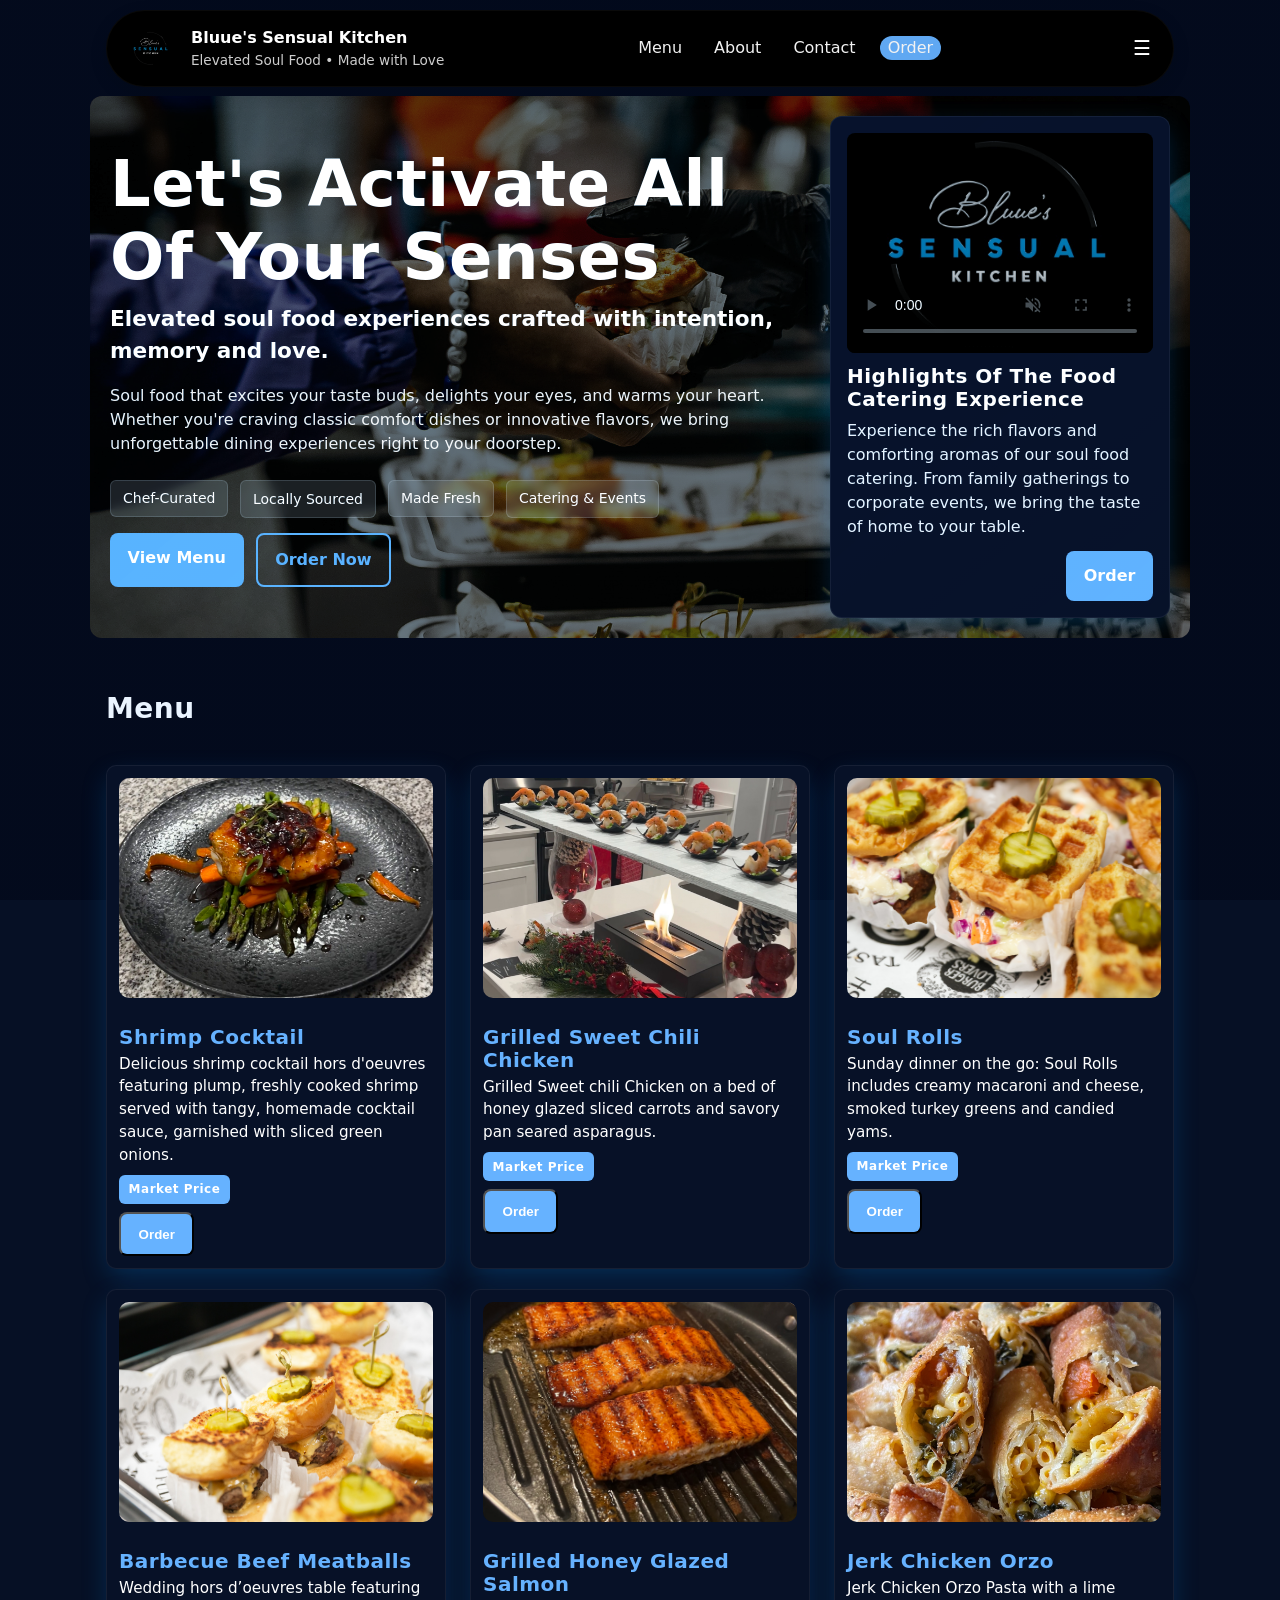
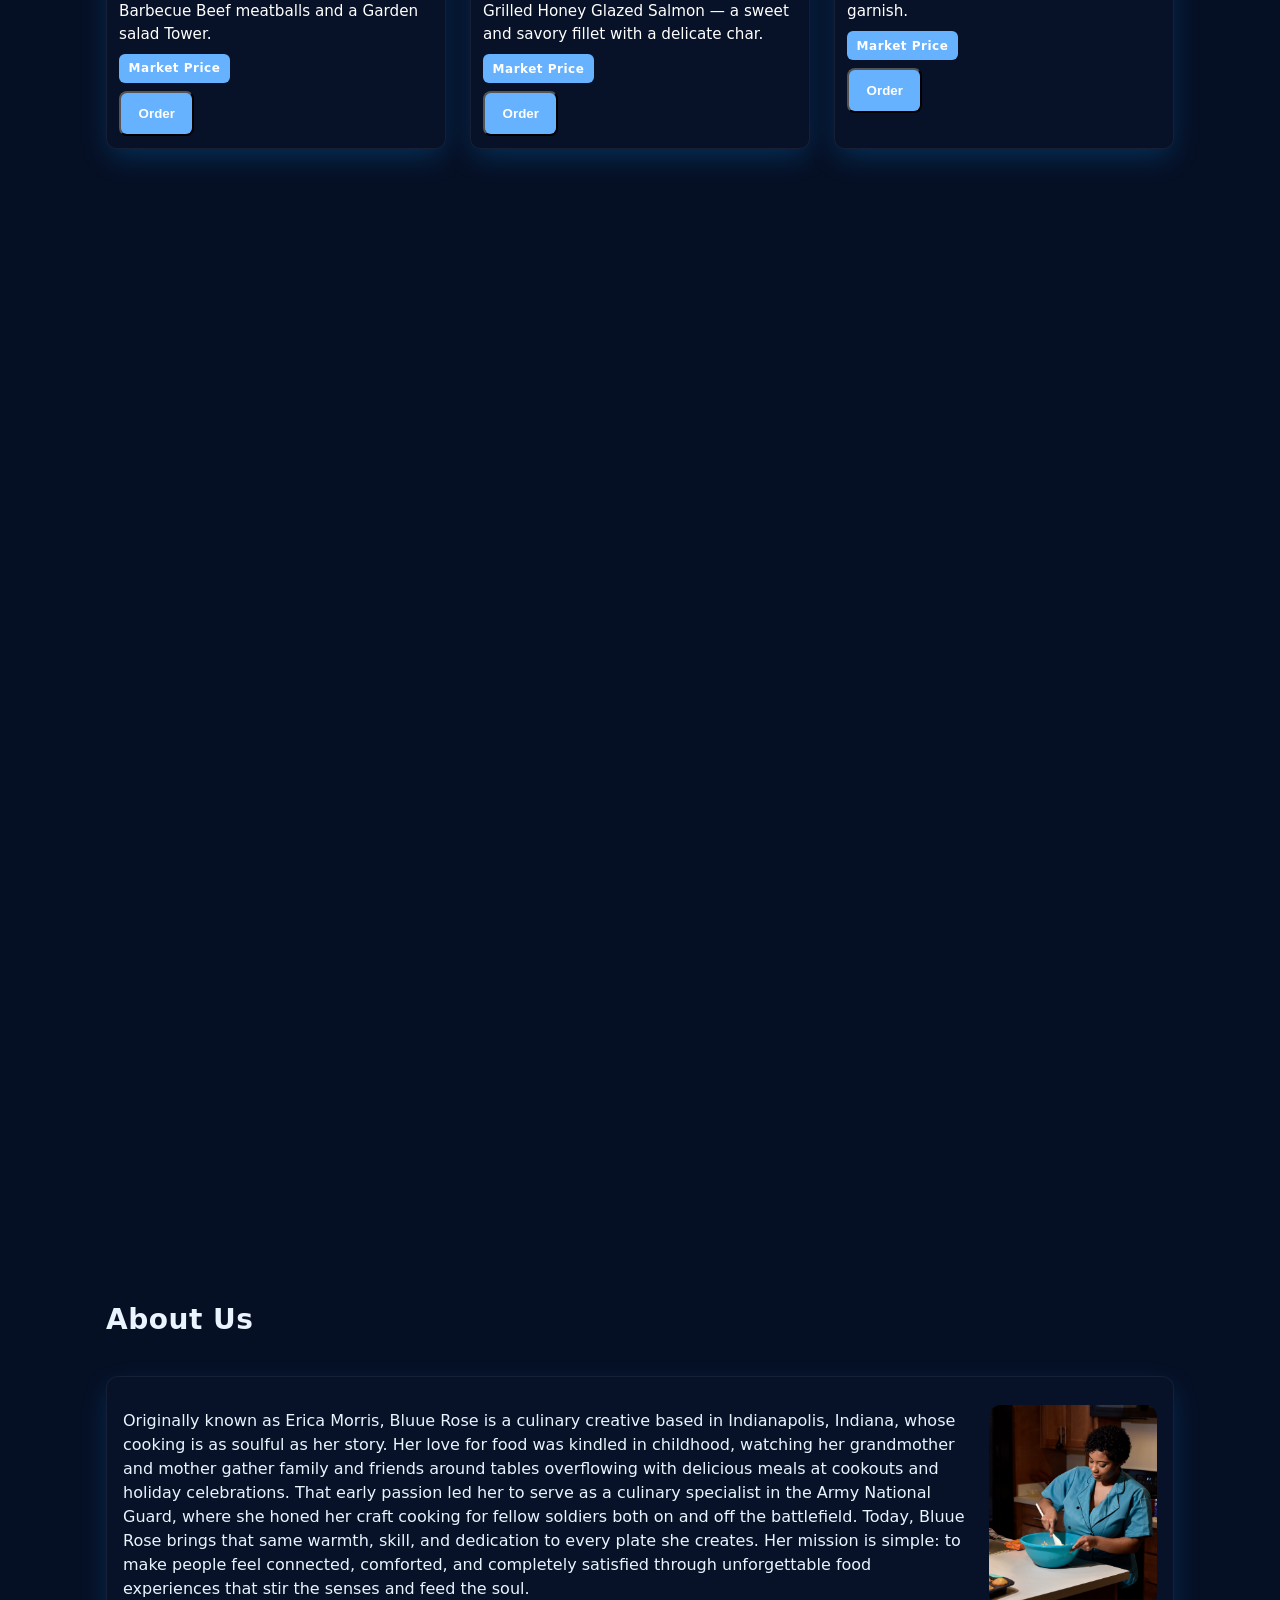
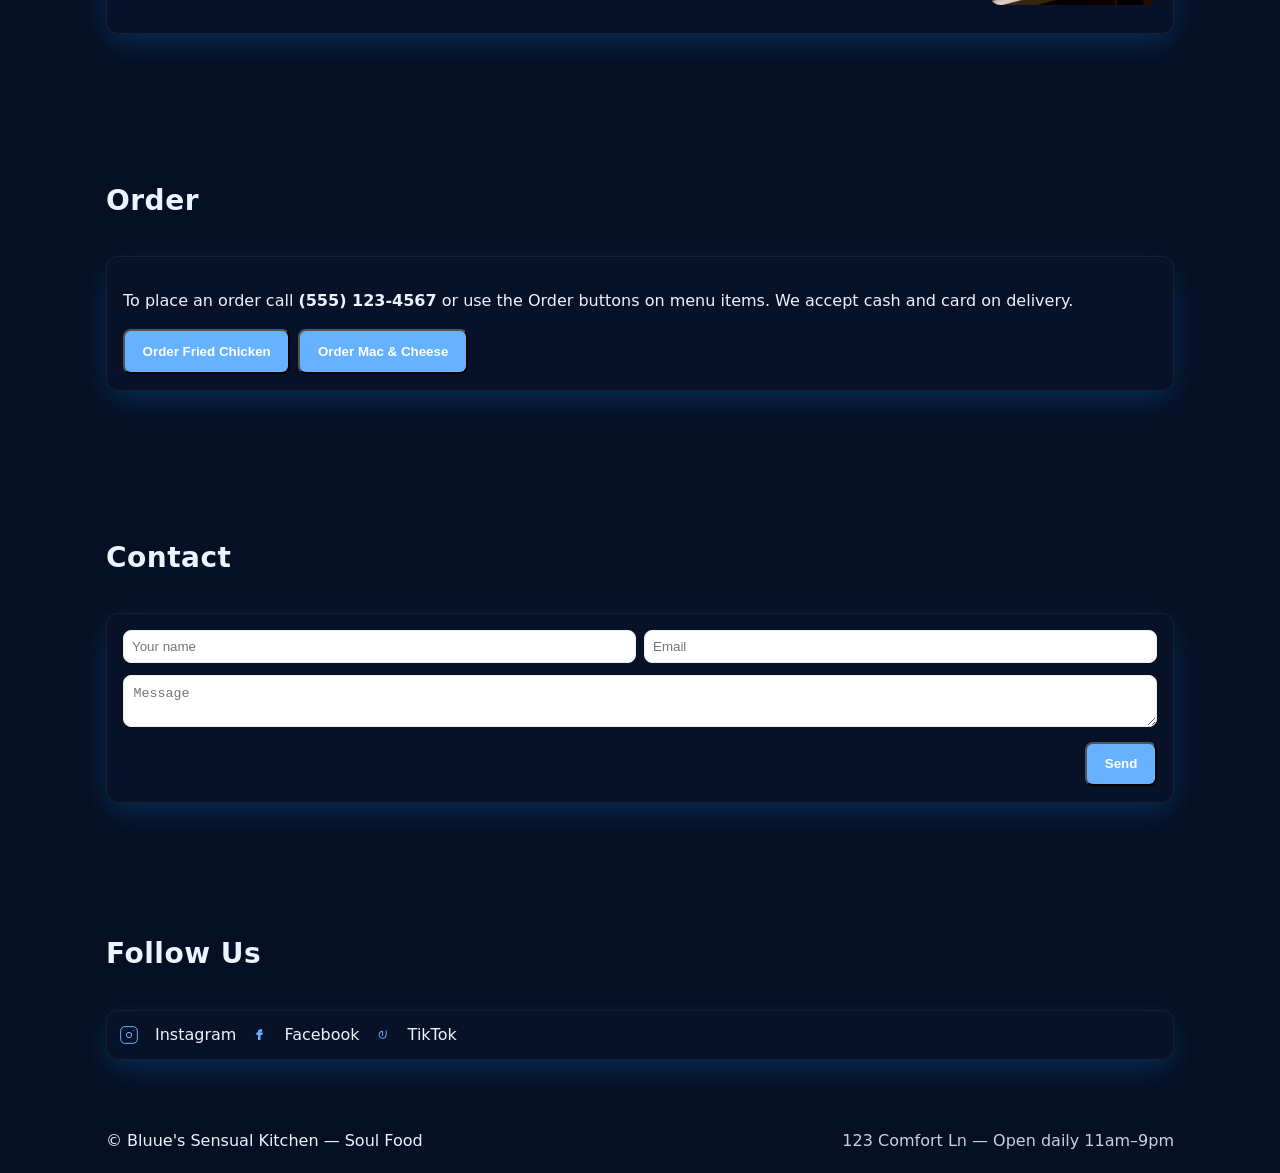
==== commit bac3a54d: "feat(redesign): hero enhancements, typography scale, menu card hover & reveal animations" ====
--- a/HTMLCSSJS/index.html
+++ b/HTMLCSSJS/index.html
@@ -36,13 +36,19 @@
 		<div class="container hero">
 			<div>
 				<h1>Let's Activate All Of Your Senses</h1>
-				<p>Soul food that excites your taste buds, delights your eyes, and warms your heart. Whether you're
-					craving classic comfort dishes or innovative flavors, we've got you covered. We bring unforgettable
-					dining experiences right to your doorstep.
-				</p>
+				<div class="tagline">Elevated soul food experiences crafted with intention, memory and love.</div>
+				<p>Soul food that excites your taste buds, delights your eyes, and warms your heart. Whether you're craving
+					classic comfort dishes or innovative flavors, we bring unforgettable dining experiences right to your
+					doorstep.</p>
+				<div class="highlights">
+					<span class="badge">Chef-Curated</span>
+					<span class="badge">Locally Sourced</span>
+					<span class="badge">Made Fresh</span>
+					<span class="badge">Catering & Events</span>
+				</div>
 				<div class="btns">
 					<a class="btn" href="#menu">View Menu</a>
-					<a class="btn" href="#order">Order Now</a>
+					<a class="btn btn--outline" href="#order">Order Now</a>
 				</div>
 			</div>
 
@@ -70,8 +76,8 @@
 				<h2>Menu</h2>
 			</div>
 			<div class="menu-grid">
-				<article class="menu-item card stack">
-					<img src="images/shrimp-cocktail.jpg" alt="Shrimp Cocktail">
+				<article class="menu-item card stack reveal">
+					<img src="images/shrimp-cocktail.jpg" alt="Shrimp Cocktail" loading="lazy">
 					<div>
 						<h4>Shrimp Cocktail</h4>
 						<div style="font-size:0.95rem; color:#8a5a3a">Delicious shrimp cocktail hors d'oeuvres featuring
@@ -83,8 +89,8 @@
 					</div>
 				</article>
 
-				<article class="menu-item card stack">
-					<img src="images/grilled-sweet-chili-chicken.jpg" alt="Grilled Sweet Chili Chicken">
+				<article class="menu-item card stack reveal">
+					<img src="images/grilled-sweet-chili-chicken.jpg" alt="Grilled Sweet Chili Chicken" loading="lazy">
 					<div>
 						<h4>Grilled Sweet Chili Chicken</h4>
 						<div style="font-size:0.95rem; color:#8a5a3a">Grilled Sweet chili Chicken on a bed of honey
@@ -95,8 +101,8 @@
 					</div>
 				</article>
 
-				<article class="menu-item card stack">
-					<img src="images/soul-rolls.jpg" alt="Soul Rolls">
+				<article class="menu-item card stack reveal">
+					<img src="images/soul-rolls.jpg" alt="Soul Rolls" loading="lazy">
 					<div>
 						<h4>Soul Rolls</h4>
 						<div style="font-size:0.95rem; color:#8a5a3a">Sunday dinner on the go: Soul Rolls includes
@@ -107,8 +113,8 @@
 					</div>
 				</article>
 
-				<article class="menu-item card stack">
-					<img src="images/barbecue-beef-meatballs.jpg" alt="Barbecue Beef Meatballs">
+				<article class="menu-item card stack reveal">
+					<img src="images/barbecue-beef-meatballs.jpg" alt="Barbecue Beef Meatballs" loading="lazy">
 					<div>
 						<h4>Barbecue Beef Meatballs</h4>
 						<div style="font-size:0.95rem; color:#8a5a3a">Wedding hors d’oeuvres table featuring Barbecue
@@ -119,8 +125,8 @@
 					</div>
 				</article>
 
-				<article class="menu-item card stack">
-					<img src="images/grilled-honey-glazed-salmon.jpg" alt="Grilled Honey Glazed Salmon">
+				<article class="menu-item card stack reveal">
+					<img src="images/grilled-honey-glazed-salmon.jpg" alt="Grilled Honey Glazed Salmon" loading="lazy">
 					<div>
 						<h4>Grilled Honey Glazed Salmon</h4>
 						<div style="font-size:0.95rem; color:#8a5a3a">Grilled Honey Glazed Salmon — a sweet and savory
@@ -131,8 +137,8 @@
 					</div>
 				</article>
 
-				<article class="menu-item card stack">
-					<img src="images/jerk-chicken-orzo.jpg" alt="Jerk Chicken Orzo Pasta">
+				<article class="menu-item card stack reveal">
+					<img src="images/jerk-chicken-orzo.jpg" alt="Jerk Chicken Orzo" loading="lazy">
 					<div>
 						<h4>Jerk Chicken Orzo</h4>
 						<div style="font-size:0.95rem; color:#8a5a3a">Jerk Chicken Orzo Pasta with a lime garnish.</div>
@@ -142,8 +148,8 @@
 					</div>
 				</article>
 
-				<article class="menu-item card stack">
-					<img src="images/grilled-halibut.jpg" alt="Grilled Halibut">
+				<article class="menu-item card stack reveal">
+					<img src="images/grilled-halibut.jpg" alt="Grilled Halibut Plate" loading="lazy">
 					<div>
 						<h4>Grilled Halibut Plate</h4>
 						<div style="font-size:0.95rem; color:#8a5a3a">Grilled Halibut, Sautéed Spinach & Mushrooms,
@@ -154,8 +160,8 @@
 					</div>
 				</article>
 
-				<article class="menu-item card stack">
-					<img src="images/bruschetta.jpg" alt="Bruschetta">
+				<article class="menu-item card stack reveal">
+					<img src="images/bruschetta.jpg" alt="Bruschetta" loading="lazy">
 					<div>
 						<h4>Bruschetta</h4>
 						<div style="font-size:0.95rem; color:#8a5a3a">Classic Bruschetta — toasted bread topped with
@@ -166,8 +172,8 @@
 					</div>
 				</article>
 
-				<article class="menu-item card stack">
-					<img src="images/bsk-frisco-sliders.jpg" alt="B.S.K Frisco Sliders">
+				<article class="menu-item card stack reveal">
+					<img src="images/bsk-frisco-sliders.jpg" alt="B.S.K Frisco Sliders" loading="lazy">
 					<div>
 						<h4>B.S.K Frisco Sliders</h4>
 						<div style="font-size:0.95rem; color:#8a5a3a">B.S.K Frisco Sliders — perfect for any occasion.
@@ -178,8 +184,8 @@
 					</div>
 				</article>
 
-				<article class="menu-item card stack">
-					<img src="images/sweet-chili-chicken-waffle-sliders.jpg" alt="Sweet Chili Chicken & Waffle Sliders">
+				<article class="menu-item card stack reveal">
+					<img src="images/sweet-chili-chicken-waffle-sliders.jpg" alt="Sweet Chili Chicken & Waffle Sliders" loading="lazy">
 					<div>
 						<h4>Sweet Chili Chicken & Waffle Sliders</h4>
 						<div style="font-size:0.95rem; color:#8a5a3a">Sweet Chili Chicken & waffle sliders topped with
@@ -190,8 +196,8 @@
 					</div>
 				</article>
 
-				<article class="menu-item card stack">
-					<img src="images/customizable-breakfast-platter.jpg" alt="Customizable Breakfast Platter">
+				<article class="menu-item card stack reveal">
+					<img src="images/customizable-breakfast-platter.jpg" alt="Customizable Breakfast Platter" loading="lazy">
 					<div>
 						<h4>Customizable Breakfast Platter</h4>
 						<div style="font-size:0.95rem; color:#8a5a3a">Customizable Breakfast Platter featuring scrambled
--- a/HTMLCSSJS/style.css
+++ b/HTMLCSSJS/style.css
@@ -546,4 +546,97 @@
   .hero h1 {
     font-size: 1.6rem
   }
+}
+/* --- Redesign overrides (non-breaking) --- */
+:root {
+  --font-xs: 0.75rem;
+  --font-sm: 0.875rem;
+  --font-base: 1rem;
+  --font-lg: 1.25rem;
+  --font-xl: 1.75rem;
+  --font-xxl: clamp(2.5rem, 6vw, 3.5rem);
+  --leading-tight: 1.15;
+  --leading-normal: 1.5;
+  --leading-loose: 1.7;
+  --space-1: .25rem;
+  --space-2: .5rem;
+  --space-3: .75rem;
+  --space-4: 1rem;
+  --space-5: 1.5rem;
+  --space-6: 2rem;
+  --space-7: 3rem;
+  --radius-sm: 6px;
+  --radius-md: 10px;
+  --radius-lg: 16px;
+  --shadow-sm: 0 2px 6px rgba(0,0,0,.25);
+  --shadow-md: 0 6px 18px rgba(0,0,0,.3);
+  --shadow-card: 0 10px 28px -4px rgba(0,148,251,.25);
+}
+
+body {
+  font-size: var(--font-base);
+  line-height: var(--leading-normal);
+}
+
+h1, h2, h3, h4, h5 {
+  font-weight: 700;
+  line-height: var(--leading-tight);
+  letter-spacing: .5px;
+}
+
+h1 { font-size: var(--font-xxl); }
+h2 { font-size: var(--font-xl); }
+h3 { font-size: var(--font-lg); }
+h4 { font-size: var(--font-base); }
+
+/* Section rhythm */
+main > section, .section { padding-block: var(--space-7); }
+main > section:first-child { padding-top: var(--space-6); }
+
+/* Updated hero layout wrapper */
+.hero { position: relative; }
+.hero::after { content:""; position:absolute; inset:0; background:linear-gradient(140deg,rgba(0,148,251,.18),rgba(0,148,251,.05)); mix-blend-mode:overlay; pointer-events:none; }
+.hero .tagline { font-size: var(--font-lg); font-weight:600; margin:0 0 var(--space-4); color:#fff; }
+.hero .highlights { display:flex; flex-wrap:wrap; gap:var(--space-3); margin: var(--space-5) 0 var(--space-4); }
+.badge { background:rgba(255,255,255,.12); color:#fff; padding:.45rem .75rem; border-radius: var(--radius-sm); font-size: var(--font-sm); backdrop-filter: blur(4px); border:1px solid rgba(255,255,255,.15); }
+
+/* Buttons refinement */
+.btn { position:relative; overflow:hidden; }
+.btn:focus-visible { outline:2px solid var(--primary); outline-offset:2px; }
+.btn--outline { background:transparent; color:var(--primary); border:2px solid var(--primary); }
+.btn--outline:hover { background:var(--primary); color:#fff; }
+
+/* Card improvements */
+.card { border:1px solid rgba(255,255,255,.06); box-shadow: var(--shadow-card); }
+.card:hover { box-shadow: 0 16px 40px -6px rgba(0,148,251,.35); }
+
+/* Menu cards redesign */
+.menu-grid .menu-item.stack { position:relative; overflow:hidden; }
+.menu-grid .menu-item.stack img { border-radius: var(--radius-md); }
+.menu-item.stack h4 { font-size: var(--font-lg); margin-top: var(--space-4); }
+.menu-item.stack .price { display:inline-block; margin-top: var(--space-2); background: var(--primary); color:#fff; padding:.35rem .6rem; border-radius: var(--radius-sm); font-size: var(--font-xs); letter-spacing:.5px; }
+.menu-item.stack { transition: transform .3s ease, box-shadow .3s ease; }
+.menu-item.stack:hover { transform:translateY(-6px); box-shadow: 0 18px 36px -6px rgba(0,148,251,.45); }
+.menu-item.stack:focus-within { outline:2px solid var(--primary); outline-offset:2px; }
+
+/* Image reveal animation */
+.reveal { opacity:0; transform: translateY(24px); transition: opacity .6s ease, transform .6s ease; }
+.reveal.in { opacity:1; transform: translateY(0); }
+
+/* Footer redesign (non-breaking; apply if class added) */
+.footer-grid { display:grid; gap:var(--space-5); grid-template-columns: repeat(auto-fit, minmax(220px,1fr)); }
+.footer-col h4 { margin:0 0 var(--space-3); font-size: var(--font-sm); text-transform:uppercase; letter-spacing:1px; color:var(--primary); }
+.footer-col a { display:block; padding:.4rem 0; color:rgba(255,255,255,.85); font-size: var(--font-sm); text-decoration:none; }
+.footer-col a:hover { color:#fff; }
+
+/* Focus outline for interactive elements */
+a:focus-visible, button:focus-visible { outline:2px solid var(--primary); outline-offset:3px; }
+
+/* Lazy images style */
+img[loading=lazy] { filter: blur(4px); transition: filter .5s ease; }
+img[loading=lazy].loaded { filter: blur(0); }
+
+@media (min-width:900px){
+  .hero h1 { font-size: clamp(3rem,7vw,4rem); }
+  .hero .tagline { font-size: 1.35rem; }
 }
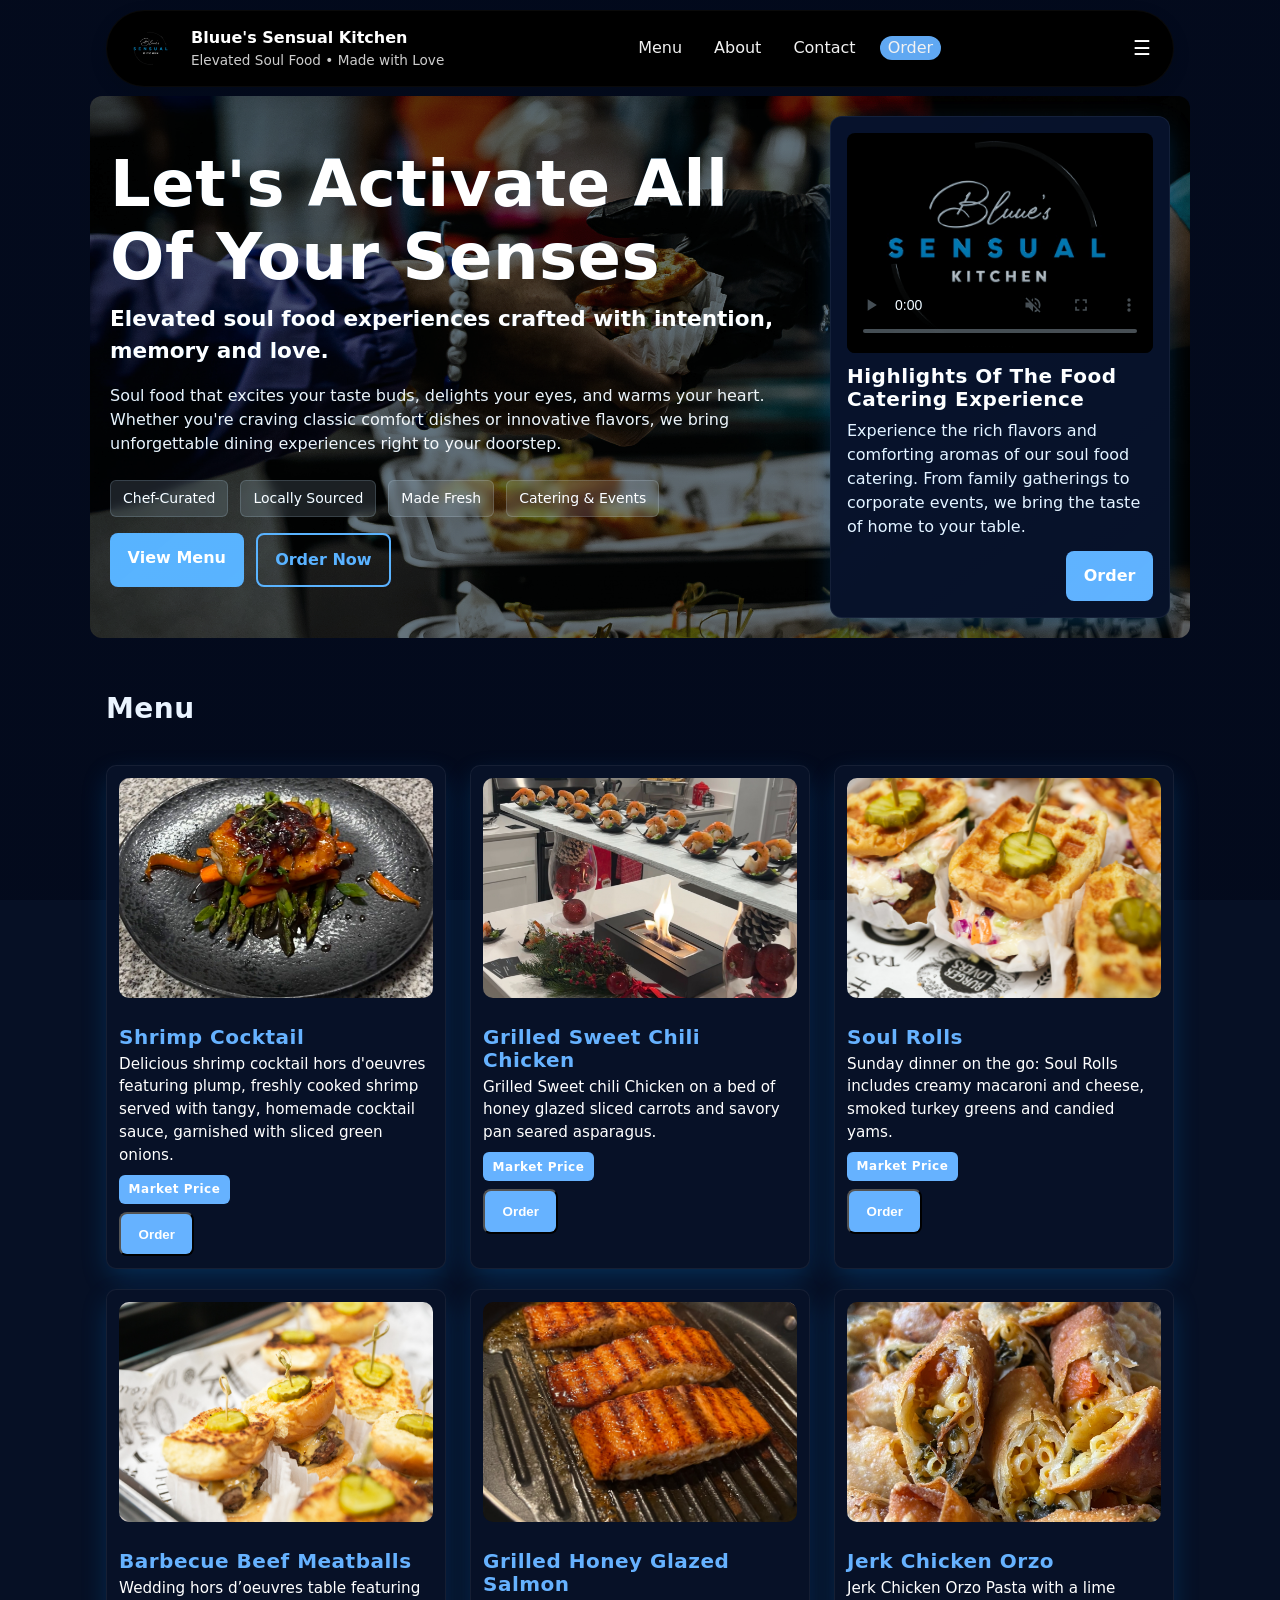
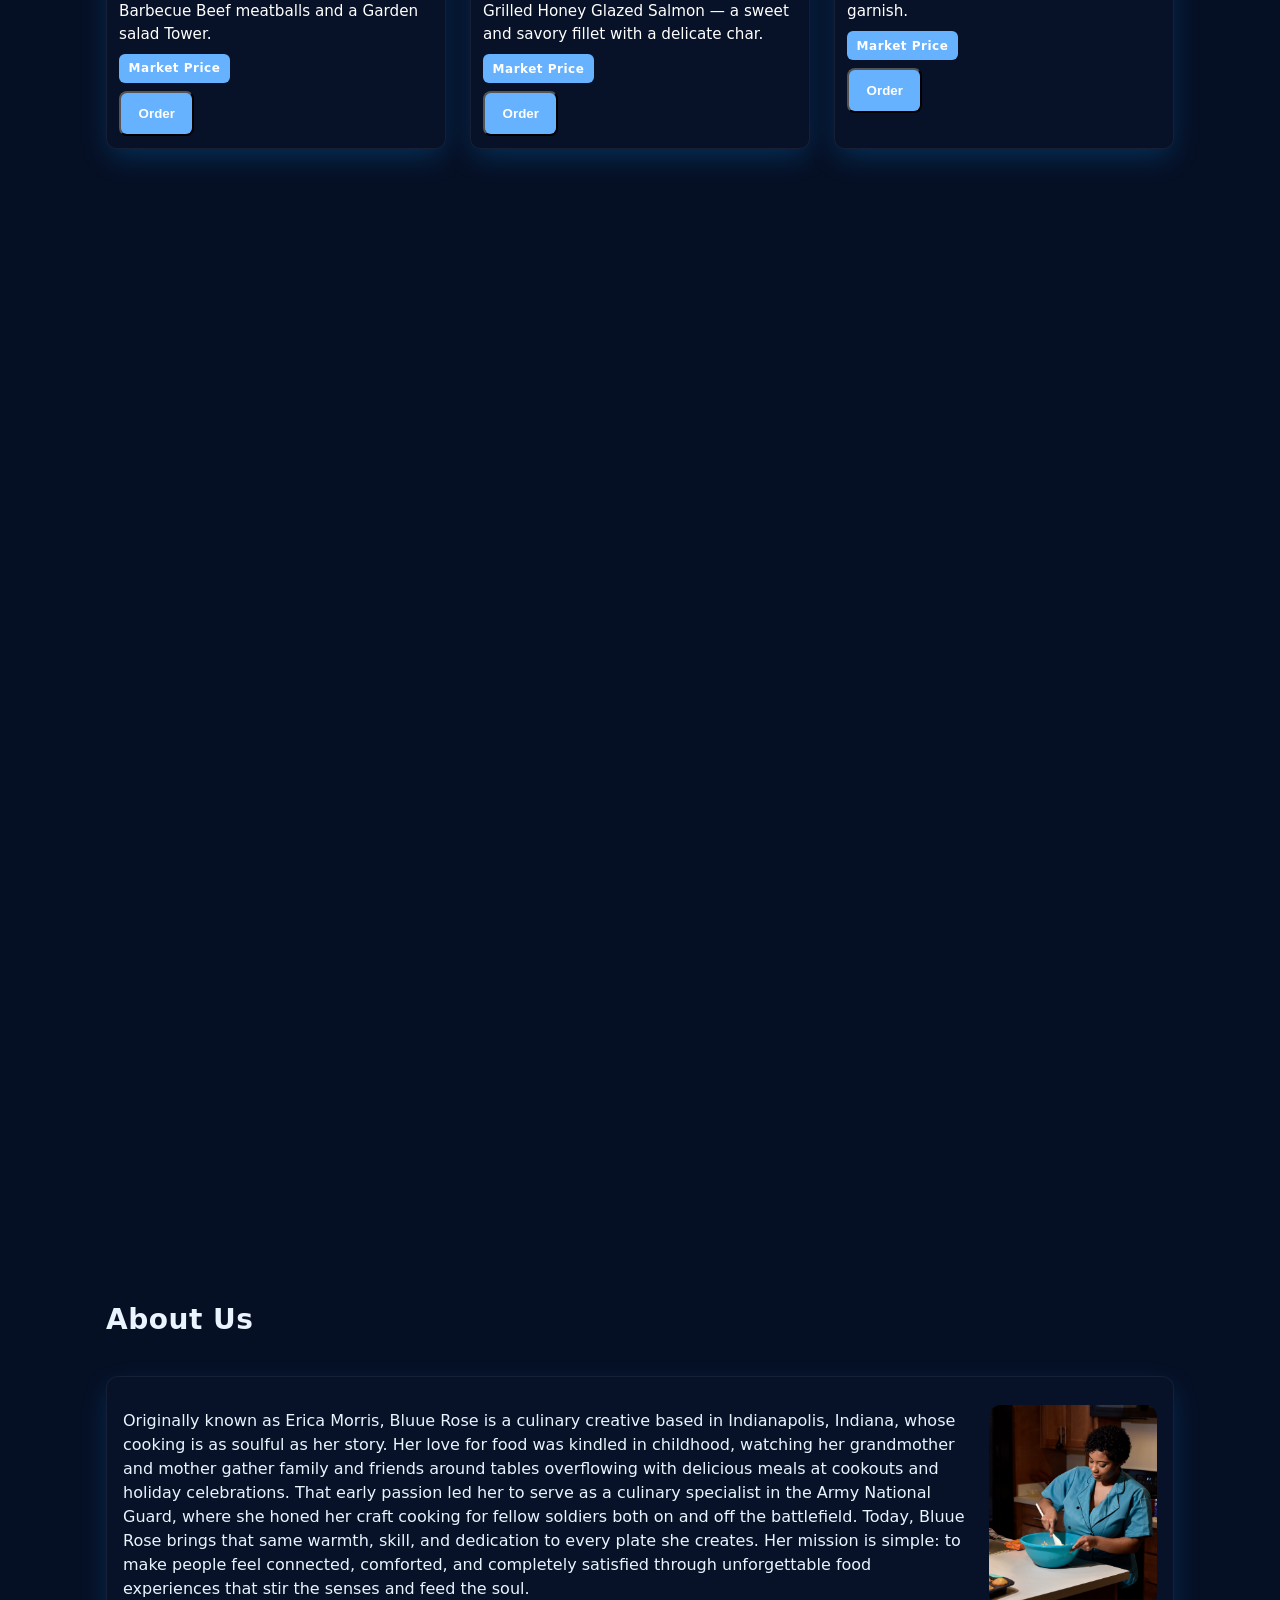
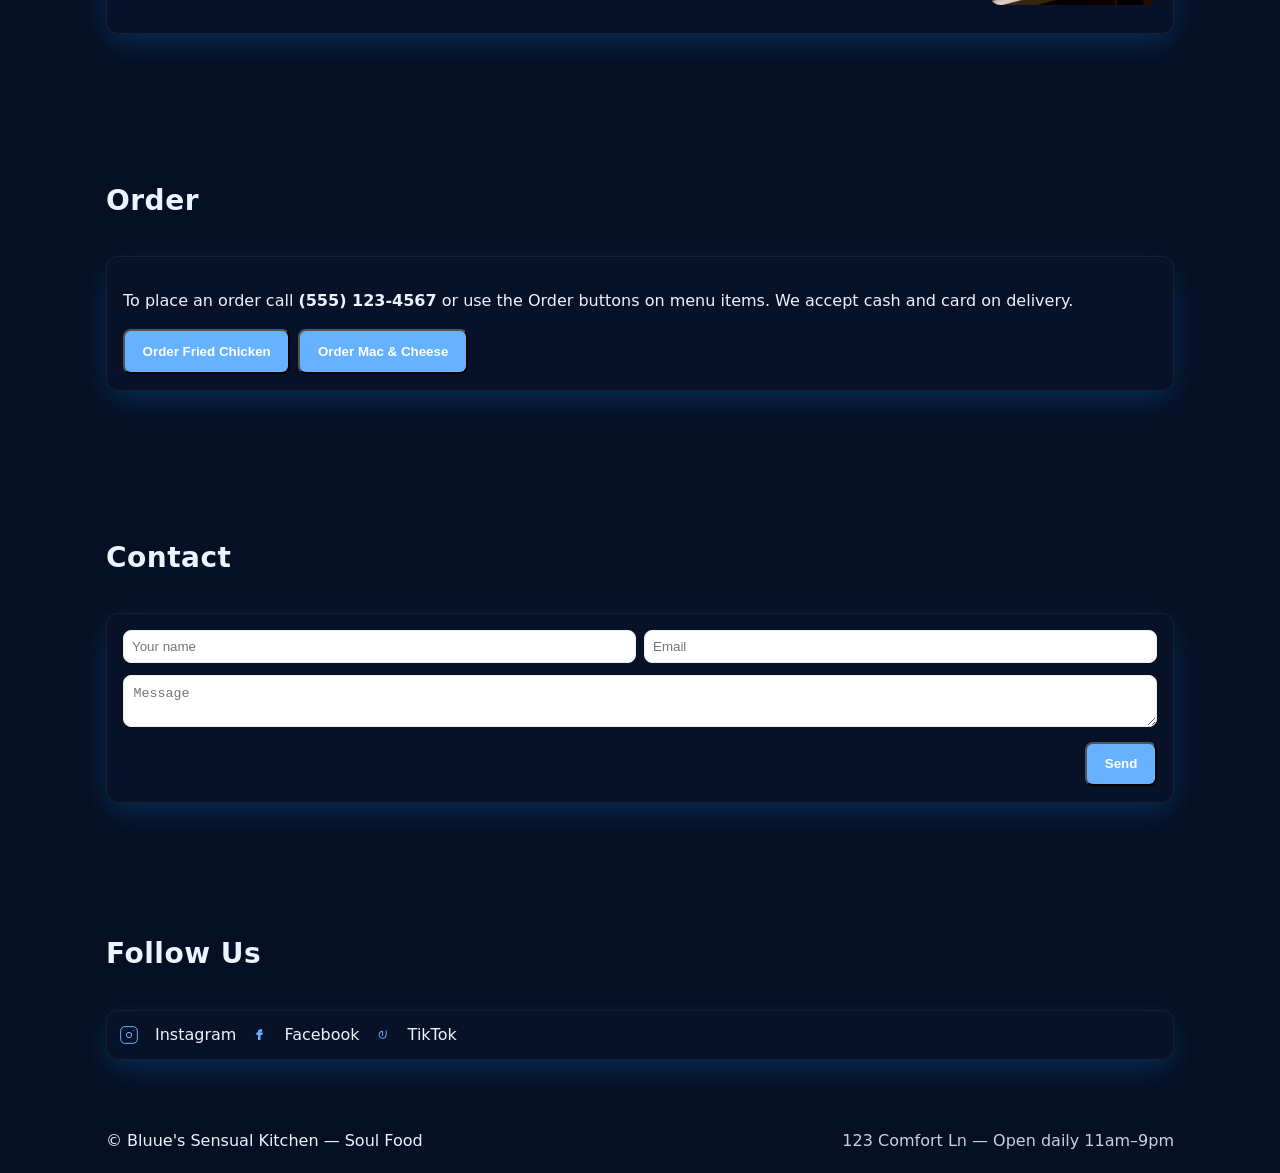
==== commit 4460fad3: "chore(redesign): include unstaged tweaks" ====
--- a/HTMLCSSJS/index.html
+++ b/HTMLCSSJS/index.html
@@ -37,8 +37,10 @@
 			<div>
 				<h1>Let's Activate All Of Your Senses</h1>
 				<div class="tagline">Elevated soul food experiences crafted with intention, memory and love.</div>
-				<p>Soul food that excites your taste buds, delights your eyes, and warms your heart. Whether you're craving
-					classic comfort dishes or innovative flavors, we bring unforgettable dining experiences right to your
+				<p>Soul food that excites your taste buds, delights your eyes, and warms your heart. Whether you're
+					craving
+					classic comfort dishes or innovative flavors, we bring unforgettable dining experiences right to
+					your
 					doorstep.</p>
 				<div class="highlights">
 					<span class="badge">Chef-Curated</span>
@@ -185,7 +187,8 @@
 				</article>
 
 				<article class="menu-item card stack reveal">
-					<img src="images/sweet-chili-chicken-waffle-sliders.jpg" alt="Sweet Chili Chicken & Waffle Sliders" loading="lazy">
+					<img src="images/sweet-chili-chicken-waffle-sliders.jpg" alt="Sweet Chili Chicken & Waffle Sliders"
+						loading="lazy">
 					<div>
 						<h4>Sweet Chili Chicken & Waffle Sliders</h4>
 						<div style="font-size:0.95rem; color:#8a5a3a">Sweet Chili Chicken & waffle sliders topped with
@@ -197,7 +200,8 @@
 				</article>
 
 				<article class="menu-item card stack reveal">
-					<img src="images/customizable-breakfast-platter.jpg" alt="Customizable Breakfast Platter" loading="lazy">
+					<img src="images/customizable-breakfast-platter.jpg" alt="Customizable Breakfast Platter"
+						loading="lazy">
 					<div>
 						<h4>Customizable Breakfast Platter</h4>
 						<div style="font-size:0.95rem; color:#8a5a3a">Customizable Breakfast Platter featuring scrambled
--- a/HTMLCSSJS/style.css
+++ b/HTMLCSSJS/style.css
@@ -547,6 +547,7 @@
     font-size: 1.6rem
   }
 }
+
 /* --- Redesign overrides (non-breaking) --- */
 :root {
   --font-xs: 0.75rem;
@@ -568,9 +569,9 @@
   --radius-sm: 6px;
   --radius-md: 10px;
   --radius-lg: 16px;
-  --shadow-sm: 0 2px 6px rgba(0,0,0,.25);
-  --shadow-md: 0 6px 18px rgba(0,0,0,.3);
-  --shadow-card: 0 10px 28px -4px rgba(0,148,251,.25);
+  --shadow-sm: 0 2px 6px rgba(0, 0, 0, .25);
+  --shadow-md: 0 6px 18px rgba(0, 0, 0, .3);
+  --shadow-card: 0 10px 28px -4px rgba(0, 148, 251, .25);
 }
 
 body {
@@ -578,65 +579,214 @@
   line-height: var(--leading-normal);
 }
 
-h1, h2, h3, h4, h5 {
+h1,
+h2,
+h3,
+h4,
+h5 {
   font-weight: 700;
   line-height: var(--leading-tight);
   letter-spacing: .5px;
 }
 
-h1 { font-size: var(--font-xxl); }
-h2 { font-size: var(--font-xl); }
-h3 { font-size: var(--font-lg); }
-h4 { font-size: var(--font-base); }
+h1 {
+  font-size: var(--font-xxl);
+}
+
+h2 {
+  font-size: var(--font-xl);
+}
+
+h3 {
+  font-size: var(--font-lg);
+}
+
+h4 {
+  font-size: var(--font-base);
+}
 
 /* Section rhythm */
-main > section, .section { padding-block: var(--space-7); }
-main > section:first-child { padding-top: var(--space-6); }
+main>section,
+.section {
+  padding-block: var(--space-7);
+}
+
+main>section:first-child {
+  padding-top: var(--space-6);
+}
 
 /* Updated hero layout wrapper */
-.hero { position: relative; }
-.hero::after { content:""; position:absolute; inset:0; background:linear-gradient(140deg,rgba(0,148,251,.18),rgba(0,148,251,.05)); mix-blend-mode:overlay; pointer-events:none; }
-.hero .tagline { font-size: var(--font-lg); font-weight:600; margin:0 0 var(--space-4); color:#fff; }
-.hero .highlights { display:flex; flex-wrap:wrap; gap:var(--space-3); margin: var(--space-5) 0 var(--space-4); }
-.badge { background:rgba(255,255,255,.12); color:#fff; padding:.45rem .75rem; border-radius: var(--radius-sm); font-size: var(--font-sm); backdrop-filter: blur(4px); border:1px solid rgba(255,255,255,.15); }
+.hero {
+  position: relative;
+}
+
+.hero::after {
+  content: "";
+  position: absolute;
+  inset: 0;
+  background: linear-gradient(140deg, rgba(0, 148, 251, .18), rgba(0, 148, 251, .05));
+  mix-blend-mode: overlay;
+  pointer-events: none;
+}
+
+.hero .tagline {
+  font-size: var(--font-lg);
+  font-weight: 600;
+  margin: 0 0 var(--space-4);
+  color: #fff;
+}
+
+.hero .highlights {
+  display: flex;
+  flex-wrap: wrap;
+  gap: var(--space-3);
+  margin: var(--space-5) 0 var(--space-4);
+}
+
+.badge {
+  background: rgba(255, 255, 255, .12);
+  color: #fff;
+  padding: .45rem .75rem;
+  border-radius: var(--radius-sm);
+  font-size: var(--font-sm);
+  backdrop-filter: blur(4px);
+  border: 1px solid rgba(255, 255, 255, .15);
+}
 
 /* Buttons refinement */
-.btn { position:relative; overflow:hidden; }
-.btn:focus-visible { outline:2px solid var(--primary); outline-offset:2px; }
-.btn--outline { background:transparent; color:var(--primary); border:2px solid var(--primary); }
-.btn--outline:hover { background:var(--primary); color:#fff; }
+.btn {
+  position: relative;
+  overflow: hidden;
+}
+
+.btn:focus-visible {
+  outline: 2px solid var(--primary);
+  outline-offset: 2px;
+}
+
+.btn--outline {
+  background: transparent;
+  color: var(--primary);
+  border: 2px solid var(--primary);
+}
+
+.btn--outline:hover {
+  background: var(--primary);
+  color: #fff;
+}
 
 /* Card improvements */
-.card { border:1px solid rgba(255,255,255,.06); box-shadow: var(--shadow-card); }
-.card:hover { box-shadow: 0 16px 40px -6px rgba(0,148,251,.35); }
+.card {
+  border: 1px solid rgba(255, 255, 255, .06);
+  box-shadow: var(--shadow-card);
+}
+
+.card:hover {
+  box-shadow: 0 16px 40px -6px rgba(0, 148, 251, .35);
+}
 
 /* Menu cards redesign */
-.menu-grid .menu-item.stack { position:relative; overflow:hidden; }
-.menu-grid .menu-item.stack img { border-radius: var(--radius-md); }
-.menu-item.stack h4 { font-size: var(--font-lg); margin-top: var(--space-4); }
-.menu-item.stack .price { display:inline-block; margin-top: var(--space-2); background: var(--primary); color:#fff; padding:.35rem .6rem; border-radius: var(--radius-sm); font-size: var(--font-xs); letter-spacing:.5px; }
-.menu-item.stack { transition: transform .3s ease, box-shadow .3s ease; }
-.menu-item.stack:hover { transform:translateY(-6px); box-shadow: 0 18px 36px -6px rgba(0,148,251,.45); }
-.menu-item.stack:focus-within { outline:2px solid var(--primary); outline-offset:2px; }
+.menu-grid .menu-item.stack {
+  position: relative;
+  overflow: hidden;
+}
+
+.menu-grid .menu-item.stack img {
+  border-radius: var(--radius-md);
+}
+
+.menu-item.stack h4 {
+  font-size: var(--font-lg);
+  margin-top: var(--space-4);
+}
+
+.menu-item.stack .price {
+  display: inline-block;
+  margin-top: var(--space-2);
+  background: var(--primary);
+  color: #fff;
+  padding: .35rem .6rem;
+  border-radius: var(--radius-sm);
+  font-size: var(--font-xs);
+  letter-spacing: .5px;
+}
+
+.menu-item.stack {
+  transition: transform .3s ease, box-shadow .3s ease;
+}
+
+.menu-item.stack:hover {
+  transform: translateY(-6px);
+  box-shadow: 0 18px 36px -6px rgba(0, 148, 251, .45);
+}
+
+.menu-item.stack:focus-within {
+  outline: 2px solid var(--primary);
+  outline-offset: 2px;
+}
 
 /* Image reveal animation */
-.reveal { opacity:0; transform: translateY(24px); transition: opacity .6s ease, transform .6s ease; }
-.reveal.in { opacity:1; transform: translateY(0); }
+.reveal {
+  opacity: 0;
+  transform: translateY(24px);
+  transition: opacity .6s ease, transform .6s ease;
+}
+
+.reveal.in {
+  opacity: 1;
+  transform: translateY(0);
+}
 
 /* Footer redesign (non-breaking; apply if class added) */
-.footer-grid { display:grid; gap:var(--space-5); grid-template-columns: repeat(auto-fit, minmax(220px,1fr)); }
-.footer-col h4 { margin:0 0 var(--space-3); font-size: var(--font-sm); text-transform:uppercase; letter-spacing:1px; color:var(--primary); }
-.footer-col a { display:block; padding:.4rem 0; color:rgba(255,255,255,.85); font-size: var(--font-sm); text-decoration:none; }
-.footer-col a:hover { color:#fff; }
+.footer-grid {
+  display: grid;
+  gap: var(--space-5);
+  grid-template-columns: repeat(auto-fit, minmax(220px, 1fr));
+}
+
+.footer-col h4 {
+  margin: 0 0 var(--space-3);
+  font-size: var(--font-sm);
+  text-transform: uppercase;
+  letter-spacing: 1px;
+  color: var(--primary);
+}
+
+.footer-col a {
+  display: block;
+  padding: .4rem 0;
+  color: rgba(255, 255, 255, .85);
+  font-size: var(--font-sm);
+  text-decoration: none;
+}
+
+.footer-col a:hover {
+  color: #fff;
+}
 
 /* Focus outline for interactive elements */
-a:focus-visible, button:focus-visible { outline:2px solid var(--primary); outline-offset:3px; }
+a:focus-visible,
+button:focus-visible {
+  outline: 2px solid var(--primary);
+  outline-offset: 3px;
+}
 
 /* Lazy images style */
-img[loading=lazy] { filter: blur(4px); transition: filter .5s ease; }
-img[loading=lazy].loaded { filter: blur(0); }
-
-@media (min-width:900px){
-  .hero h1 { font-size: clamp(3rem,7vw,4rem); }
-  .hero .tagline { font-size: 1.35rem; }
+img[loading=lazy] {
+  filter: blur(4px);
+  transition: filter .5s ease;
+}
+
+img[loading=lazy].loaded {
+  filter: blur(0);
+}
+
+@media (min-width:900px) {
+  .hero h1 {
+    font-size: clamp(3rem, 7vw, 4rem);
+  }
+
+  .hero .tagline {
+    font-size: 1.35rem;
+  }
 }
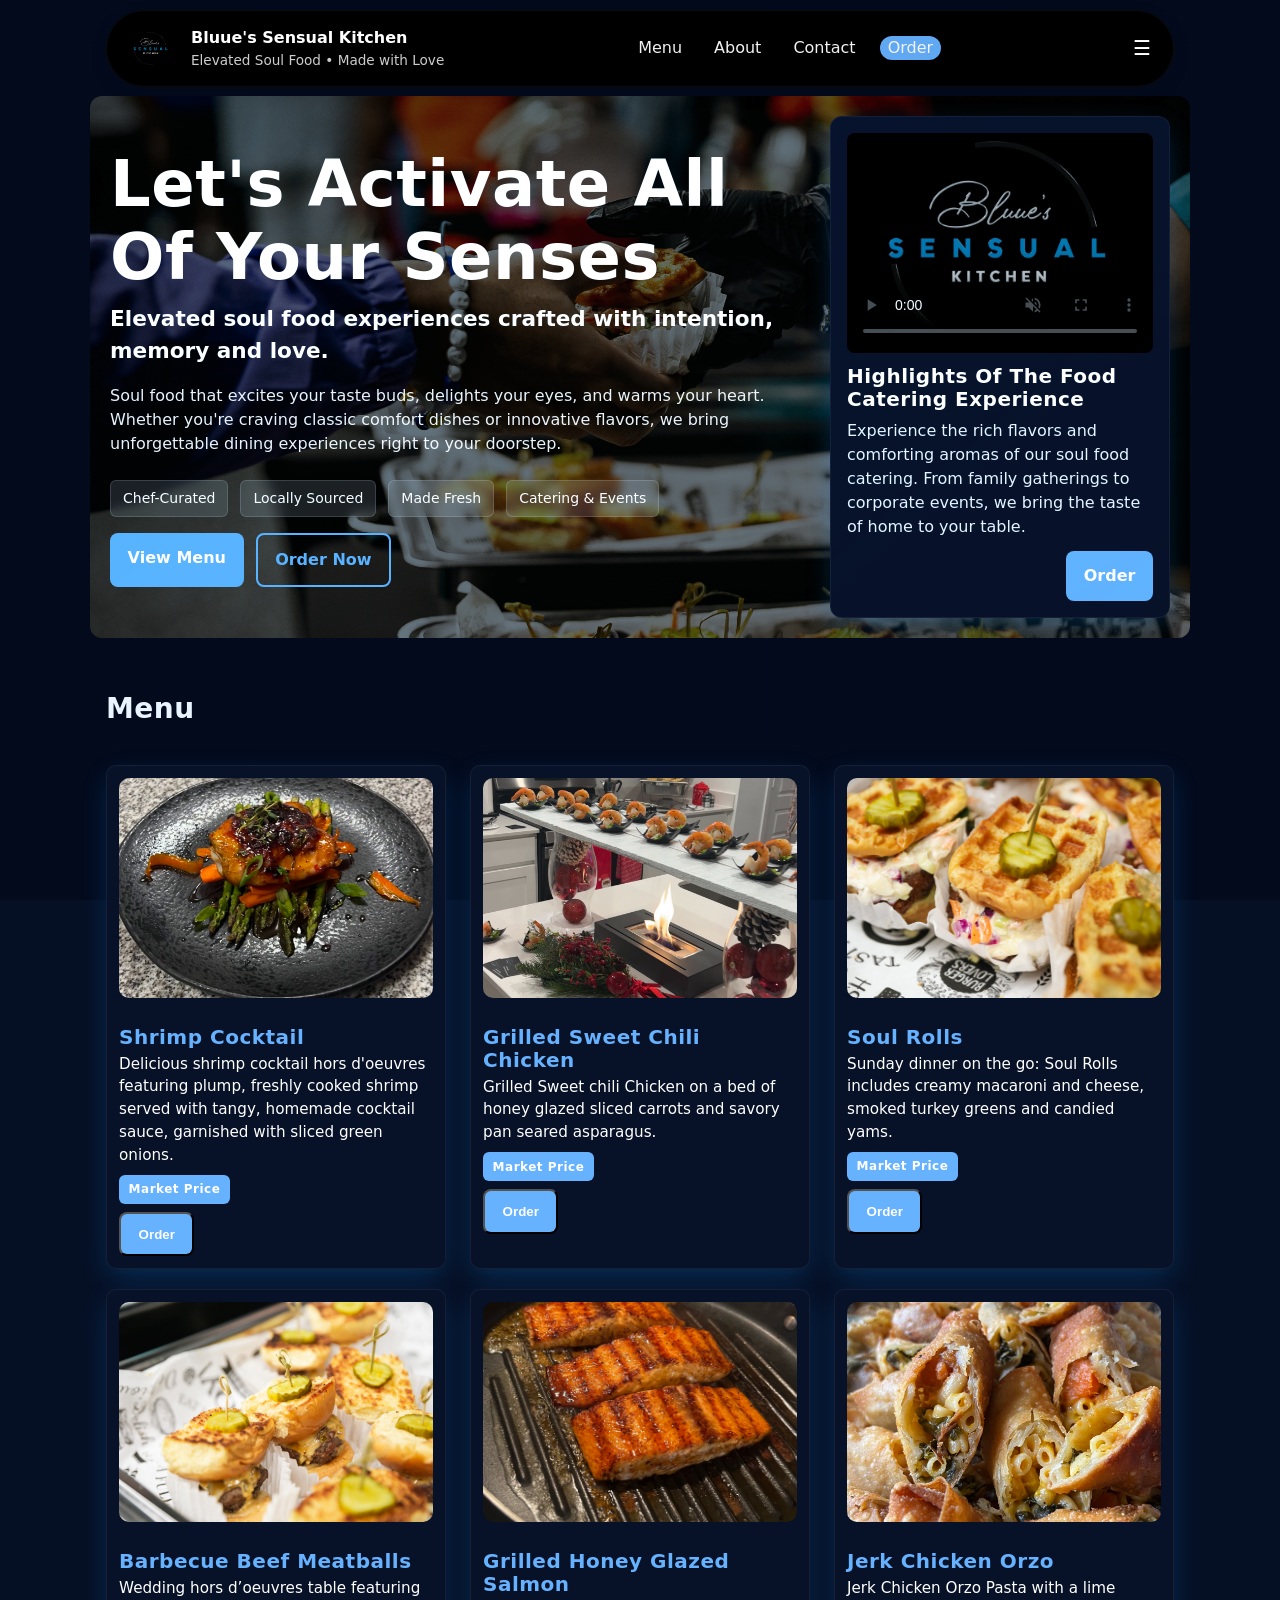
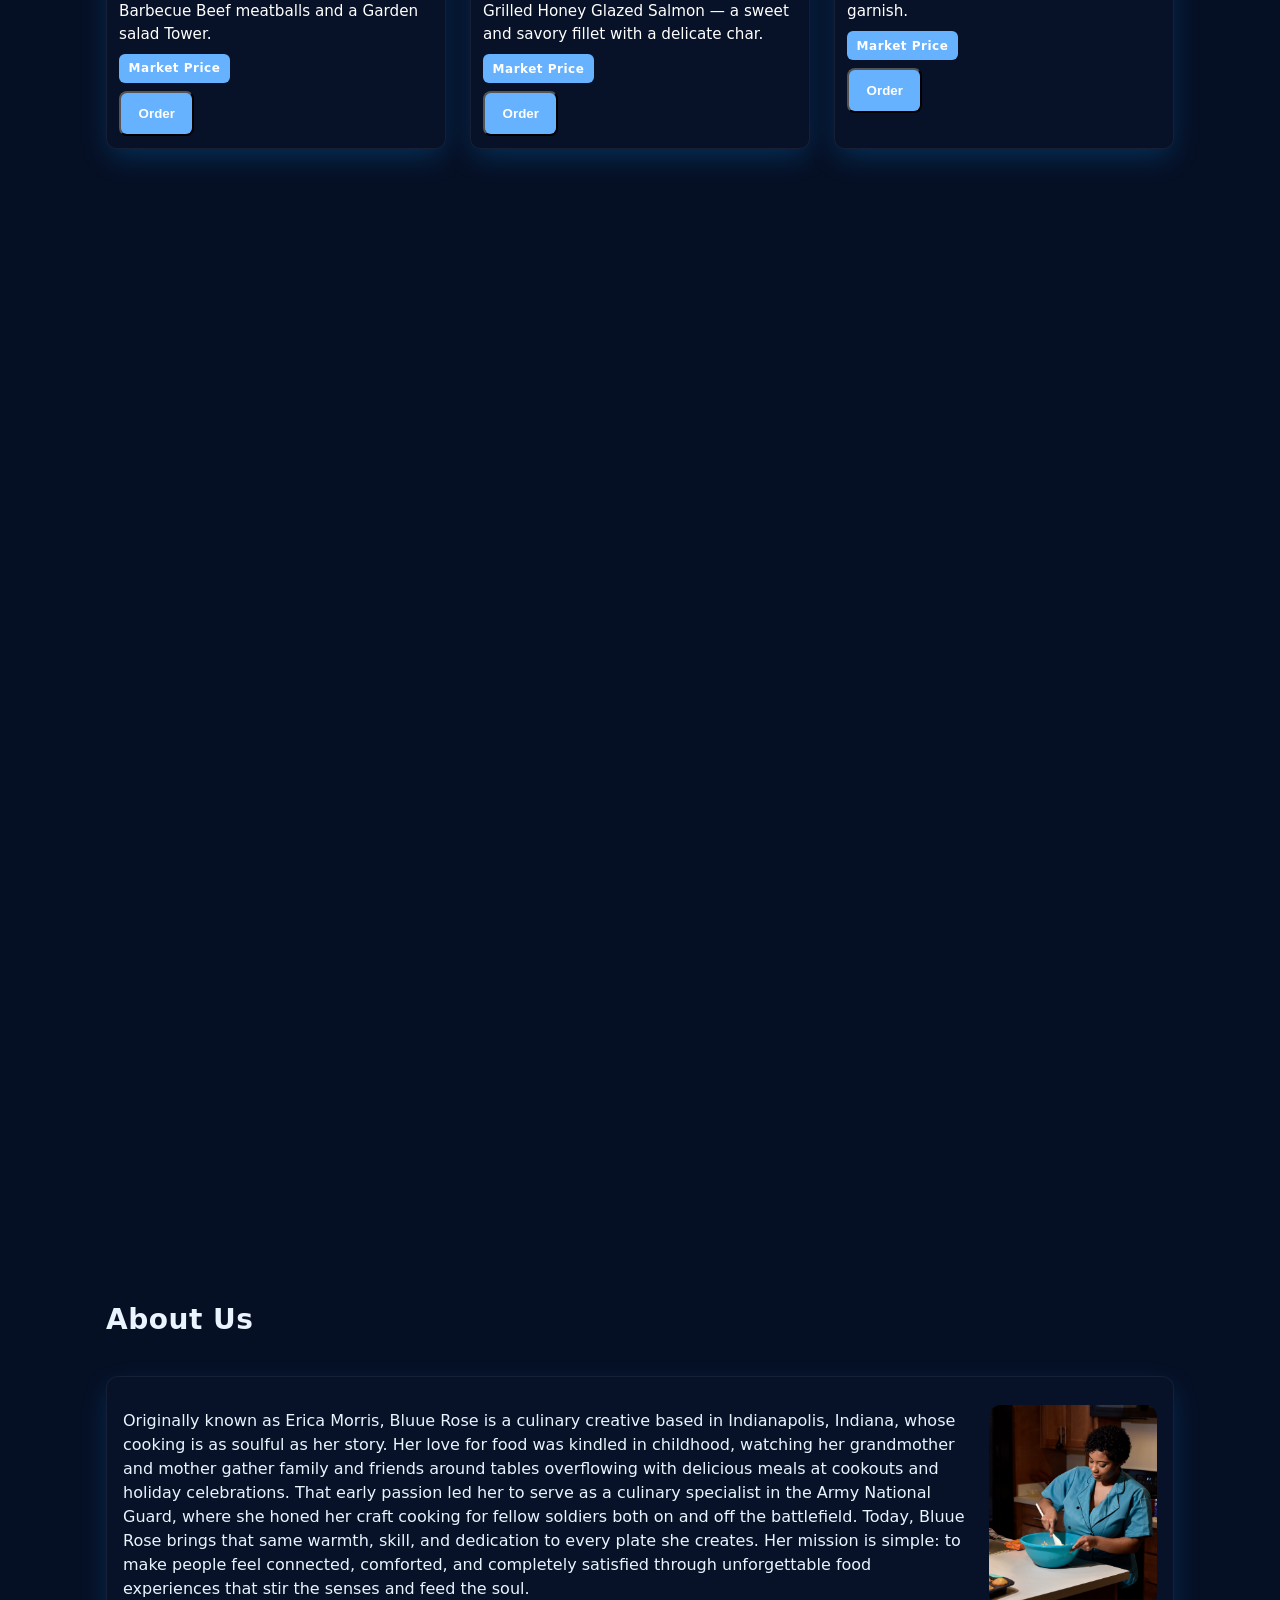
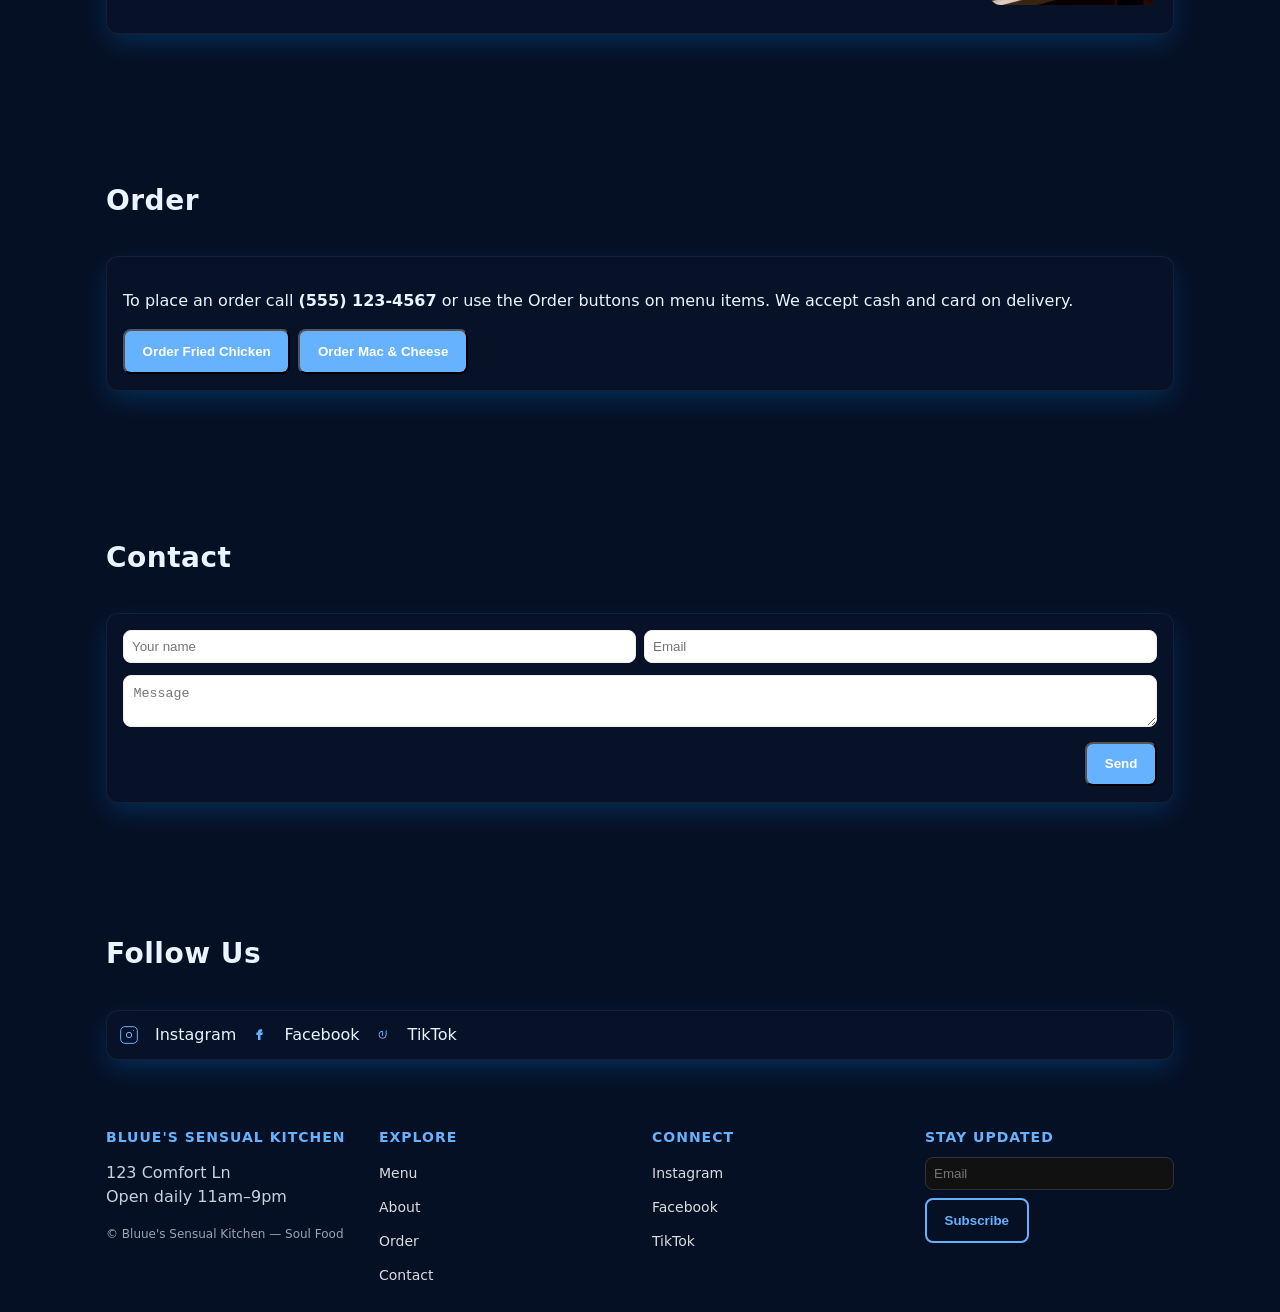
==== commit 09257ca0: "Cleanup duplicate menu CSS; footer grid + subscribe form; subscribe handler JS" ====
--- a/HTMLCSSJS/index.html
+++ b/HTMLCSSJS/index.html
@@ -310,9 +310,32 @@
 	</main>
 
 	<footer>
-		<div class="container" style="display:flex; justify-content:space-between; align-items:center; gap:1rem">
-			<div>© Bluue's Sensual Kitchen — Soul Food</div>
-			<div style="opacity:0.85">123 Comfort Ln — Open daily 11am–9pm</div>
+		<div class="container footer-grid">
+			<div class="footer-col">
+				<h4>Bluue's Sensual Kitchen</h4>
+				<p style="opacity:.85">123 Comfort Ln<br>Open daily 11am–9pm</p>
+				<p style="font-size:.75rem; opacity:.65">© Bluue's Sensual Kitchen — Soul Food</p>
+			</div>
+			<div class="footer-col">
+				<h4>Explore</h4>
+				<a href="#menu">Menu</a>
+				<a href="#about">About</a>
+				<a href="#order">Order</a>
+				<a href="#contact">Contact</a>
+			</div>
+			<div class="footer-col">
+				<h4>Connect</h4>
+				<a href="https://www.instagram.com/bluuesensualkitchen/?igsh=MXBkcjZoaDI1NDJjNw%3D%3D&utm_source=qr#" target="_blank" rel="noopener noreferrer">Instagram</a>
+				<a href="https://www.facebook.com/people/Bluues-Sensual-Kitchen/61572941279122/?mibextid=wwXIfr&rdid=wJt64R1mfEvCed5d&share_url=https%3A%2F%2Fwww.facebook.com%2Fshare%2F1H5EQZqFG1%2F%3Fmibextid%3DwwXIfr" target="_blank" rel="noopener noreferrer">Facebook</a>
+				<a href="https://www.tiktok.com/@bluuerose?_t=ZP-90h0cGdGUsZ&_r=1" target="_blank" rel="noopener noreferrer">TikTok</a>
+			</div>
+			<div class="footer-col">
+				<h4>Stay Updated</h4>
+				<form id="footer-subscribe" style="display:flex; gap:.5rem; flex-wrap:wrap">
+					<input type="email" name="email" placeholder="Email" aria-label="Email address" style="flex:1; padding:.5rem; border-radius:8px; border:1px solid #333; background:#111; color:#fff">
+					<button type="submit" class="btn btn--outline" style="flex:0 0 auto">Subscribe</button>
+				</form>
+			</div>
 		</div>
 	</footer>
 
--- a/HTMLCSSJS/style.css
+++ b/HTMLCSSJS/style.css
@@ -295,14 +295,6 @@
   gap: 1rem;
 }
 
-.menu-item {
-  display: flex;
-  gap: .75rem;
-  align-items: center;
-  padding: .75rem;
-  border-radius: 10px;
-}
-
 .menu-item img {
   width: 110px;
   height: 110px;
@@ -353,14 +345,6 @@
     grid-template-columns: repeat(3, 1fr);
     gap: 1.25rem 1.5rem;
   }
-}
-
-.menu-item img {
-  width: 88px;
-  height: 88px;
-  object-fit: cover;
-  border-radius: 8px;
-  cursor: pointer;
 }
 
 .menu-item h4 {
